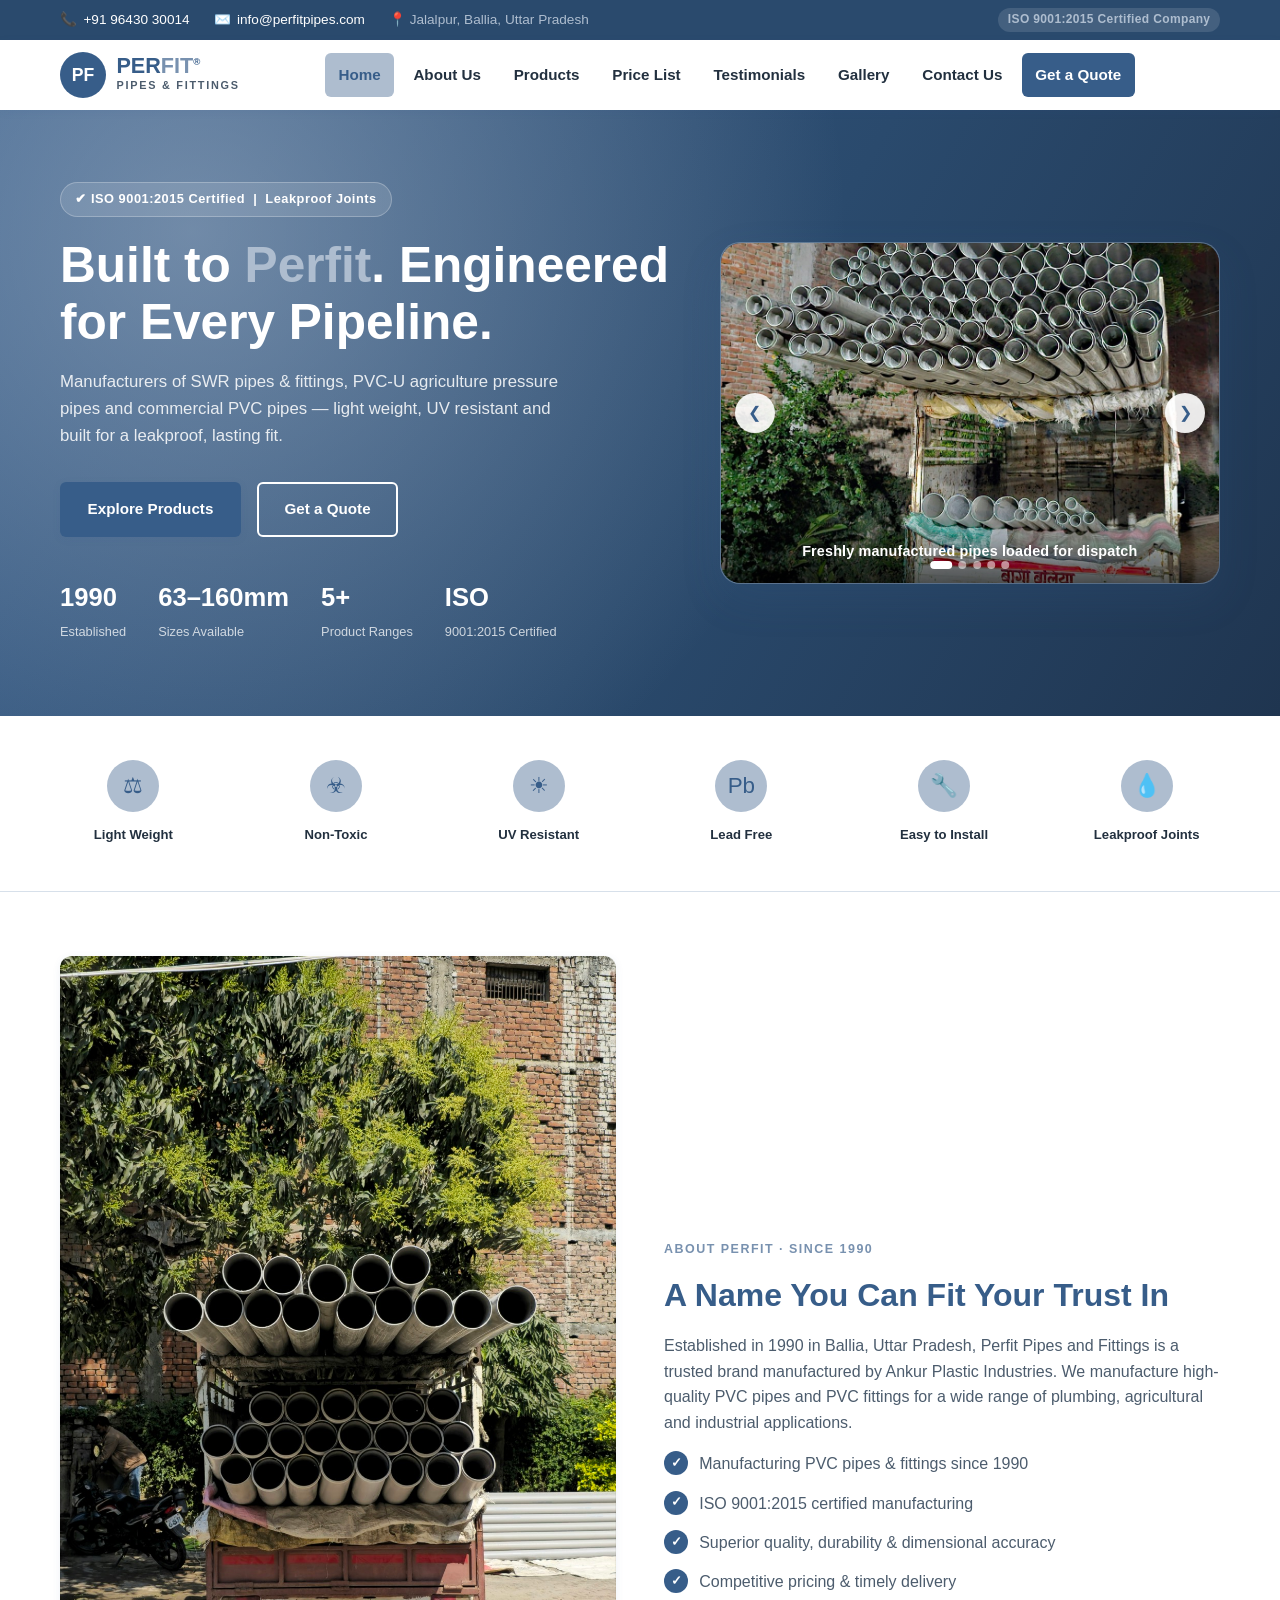
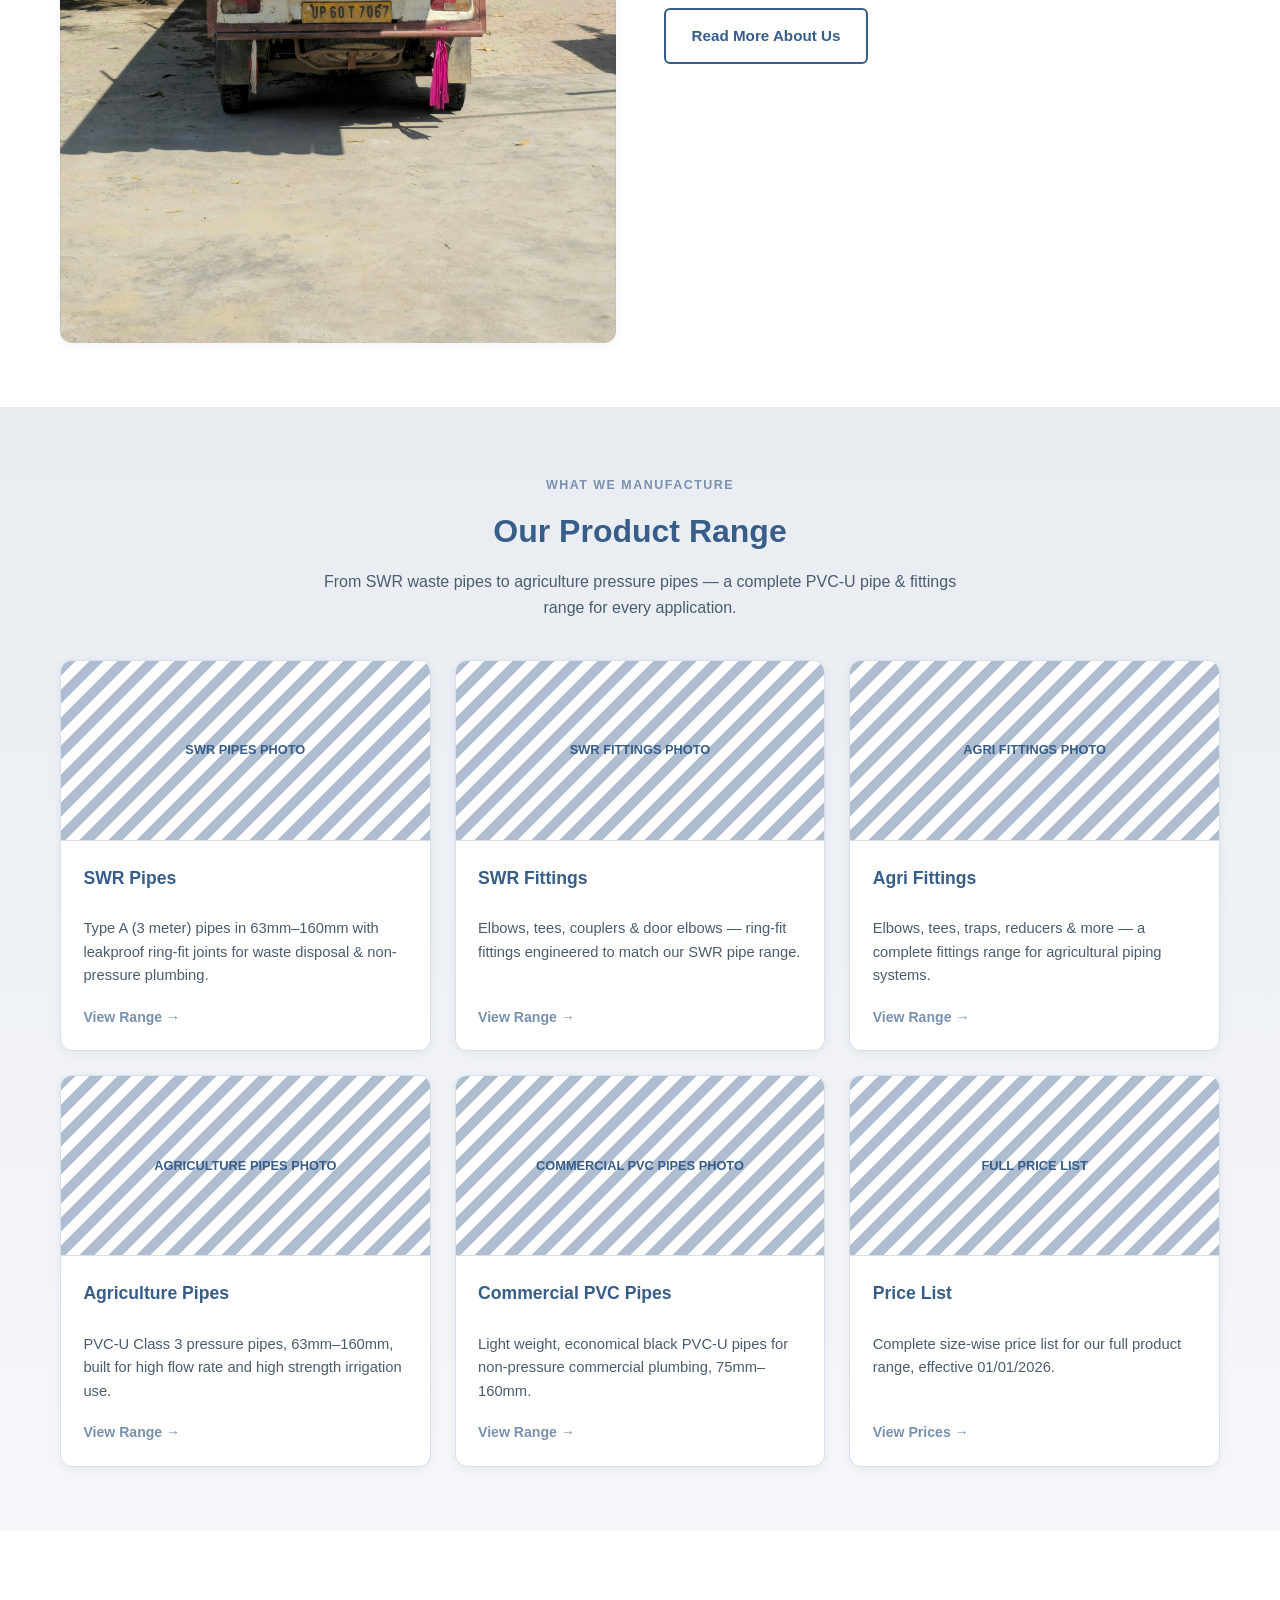
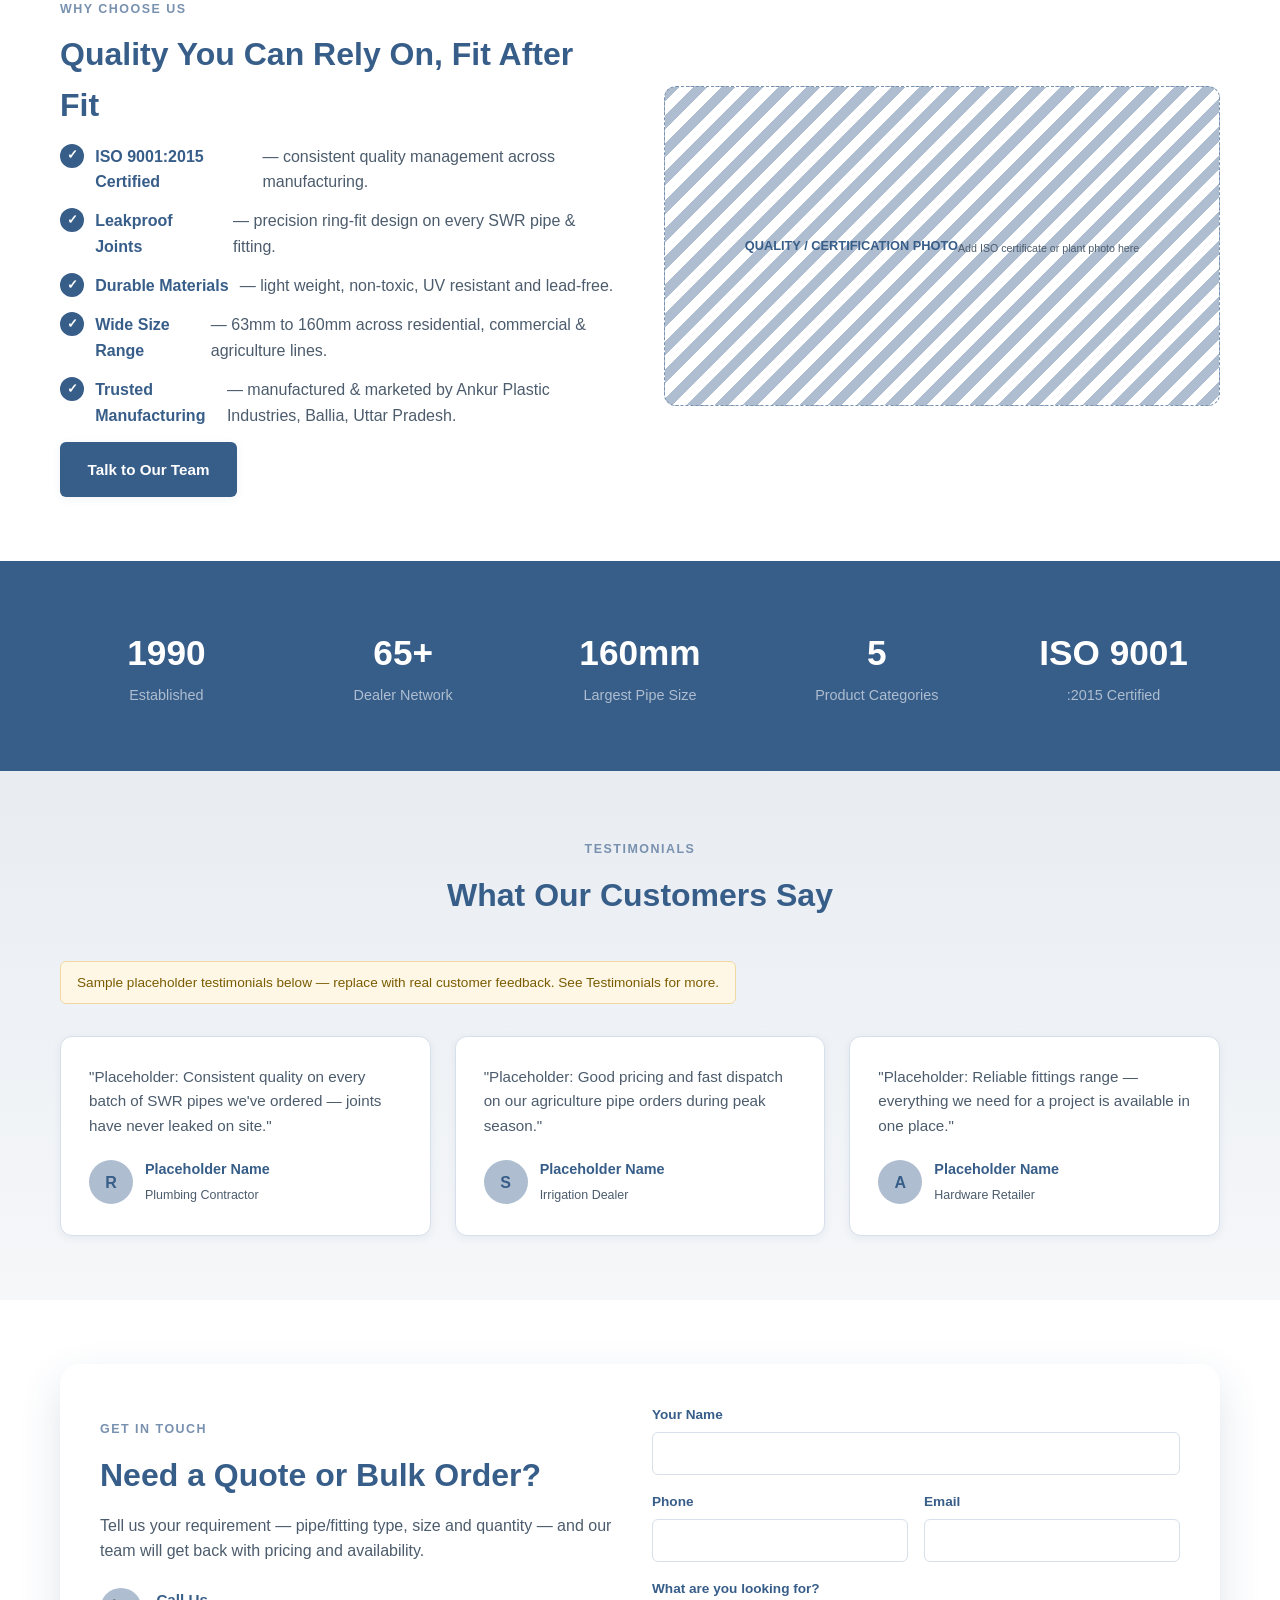
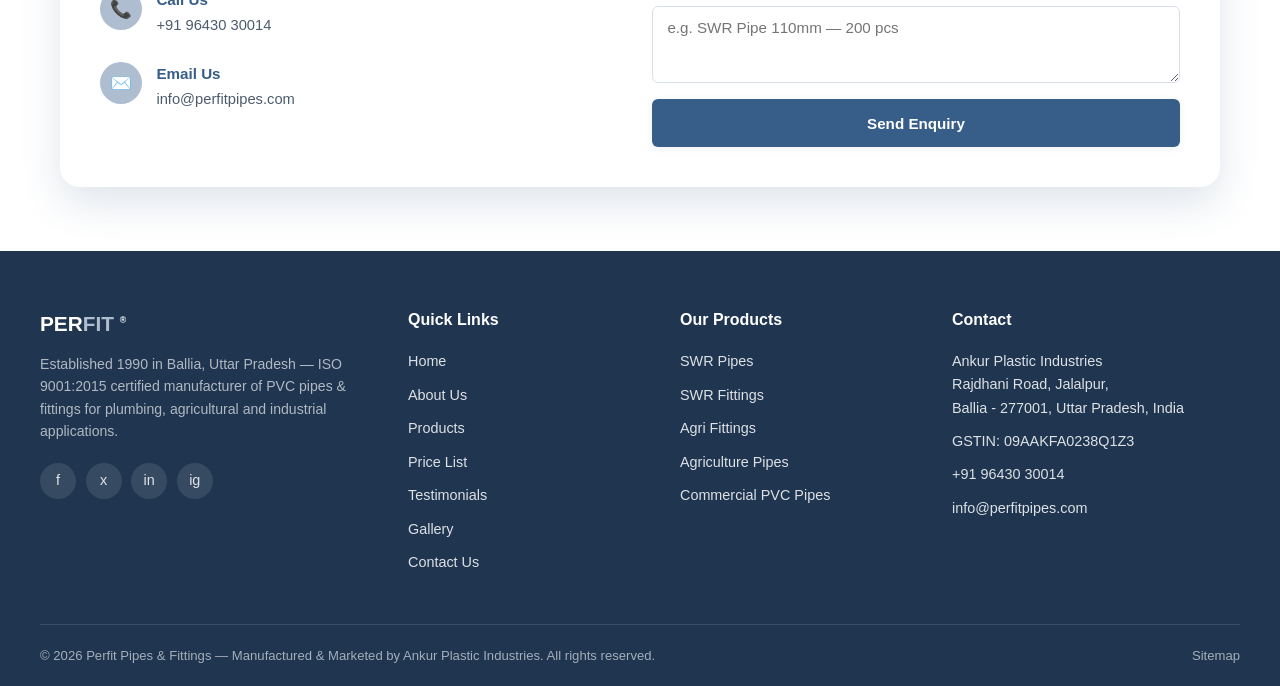
==== index.html @ 8f044f52 "website 101" ====
<!DOCTYPE html>
<html lang="en">
<head>
<meta charset="UTF-8">
<meta name="viewport" content="width=device-width, initial-scale=1.0">
<title>Perfit Pipes &amp; Fittings | ISO Certified SWR &amp; PVC-U Pipe Manufacturer</title>
<meta name="description" content="Perfit Pipes & Fittings — ISO 9001:2015 certified manufacturer of SWR pipes, SWR fittings, agriculture PVC-U pressure pipes and commercial PVC pipes. Manufactured & marketed by Ankur Plastic Industries, Ballia, Uttar Pradesh.">
<link rel="stylesheet" href="css/style.css">
</head>
<body>

<header>
  <div class="topbar">
    <div class="container">
      <div class="topbar-contacts">
        <span>📞 <a href="tel:+919643030014">+91 96430 30014</a></span>
        <span>✉️ <a href="mailto:info@perfitpipes.com">info@perfitpipes.com</a></span>
        <span>📍 Jalalpur, Ballia, Uttar Pradesh</span>
      </div>
      <div class="topbar-badge">ISO 9001:2015 Certified Company</div>
    </div>
  </div>
  <div class="site-header">
    <div class="container">
      <a href="index.html" class="brand">
        <div class="brand-mark">PF</div>
        <div>
          <div class="brand-word">PER<span>FIT</span><sup style="font-size:0.6rem;">&reg;</sup></div>
          <div class="brand-tagline">Pipes &amp; Fittings</div>
        </div>
      </a>
      <button class="nav-toggle" aria-label="Toggle navigation" aria-expanded="false">
        <span></span><span></span><span></span>
      </button>
      <nav class="main-nav">
        <ul>
          <li><a href="index.html">Home</a></li>
          <li><a href="about.html">About Us</a></li>
          <li class="has-dropdown">
            <a href="products.html">Products</a>
            <div class="dropdown">
              <a href="product-swr-pipes.html">SWR Pipes</a>
              <a href="product-swr-fittings.html">SWR Fittings</a>
              <a href="product-agri-fittings.html">Agri Fittings</a>
              <a href="product-agriculture-pipes.html">Agriculture Pipes</a>
              <a href="product-commercial-pvc-pipes.html">Commercial PVC Pipes</a>
            </div>
          </li>
          <li><a href="price-list.html">Price List</a></li>
          <li><a href="testimonials.html">Testimonials</a></li>
          <li><a href="gallery.html">Gallery</a></li>
          <li><a href="contact.html">Contact Us</a></li>
          <li class="cta-link"><a href="contact.html">Get a Quote</a></li>
        </ul>
      </nav>
      <div class="nav-scrim"></div>
    </div>
  </div>
</header>

<main>

  <!-- HERO -->
  <section class="hero">
    <div class="container">
      <div>
        <div class="hero-badge">✔ ISO 9001:2015 Certified &nbsp;|&nbsp; Leakproof Joints</div>
        <h1>Built to <em>Perfit</em>. Engineered for Every Pipeline.</h1>
        <p class="lead">Manufacturers of SWR pipes &amp; fittings, PVC-U agriculture pressure pipes and commercial PVC pipes — light weight, UV resistant and built for a leakproof, lasting fit.</p>
        <div class="hero-actions">
          <a href="products.html" class="btn btn-primary">Explore Products</a>
          <a href="contact.html" class="btn btn-outline">Get a Quote</a>
        </div>
        <div class="hero-stats">
          <div><strong>1990</strong><span>Established</span></div>
          <div><strong>63–160mm</strong><span>Sizes Available</span></div>
          <div><strong>5+</strong><span>Product Ranges</span></div>
          <div><strong>ISO</strong><span>9001:2015 Certified</span></div>
        </div>
      </div>
      <div class="hero-visual" style="padding:0;">
        <div class="carousel hero-carousel" data-carousel data-autoplay="4500">
          <div class="carousel-track">
            <div class="carousel-slide">
              <img src="images/gallery/perfit-pipes-01.jpg" alt="Perfit pipes loaded for dispatch">
              <div class="carousel-caption">Freshly manufactured pipes loaded for dispatch</div>
            </div>
            <div class="carousel-slide">
              <img src="images/gallery/perfit-pipes-05.jpg" alt="Loading Perfit pipes onto a delivery truck">
              <div class="carousel-caption">Our team loading pipes for delivery</div>
            </div>
            <div class="carousel-slide">
              <img src="images/gallery/perfit-pipes-10.jpg" alt="Perfit pipes neatly stacked on a truck">
              <div class="carousel-caption">Neatly stacked pipes, ready to roll out</div>
            </div>
            <div class="carousel-slide">
              <img src="images/gallery/perfit-pipes-07.jpg" alt="Close-up of finished Perfit PVC pipes">
              <div class="carousel-caption">Precision-finished PVC pipes</div>
            </div>
            <div class="carousel-slide">
              <img src="images/gallery/perfit-pipes-08.jpg" alt="Perfit pipes loaded on a truck outside the factory">
              <div class="carousel-caption">Every batch dispatched to spec</div>
            </div>
          </div>
          <button class="carousel-btn prev" aria-label="Previous photo">&#10094;</button>
          <button class="carousel-btn next" aria-label="Next photo">&#10095;</button>
          <div class="carousel-dots"></div>
        </div>
      </div>
    </div>
  </section>

  <!-- FEATURE STRIP -->
  <section class="feature-strip">
    <div class="container feature-grid">
      <div class="feature-item"><div class="feature-icon">⚖</div><span>Light Weight</span></div>
      <div class="feature-item"><div class="feature-icon">☣</div><span>Non-Toxic</span></div>
      <div class="feature-item"><div class="feature-icon">☀</div><span>UV Resistant</span></div>
      <div class="feature-item"><div class="feature-icon">Pb</div><span>Lead Free</span></div>
      <div class="feature-item"><div class="feature-icon">🔧</div><span>Easy to Install</span></div>
      <div class="feature-item"><div class="feature-icon">💧</div><span>Leakproof Joints</span></div>
    </div>
  </section>

  <!-- ABOUT SNIPPET -->
  <section class="section">
    <div class="container split">
      <div style="min-height:320px;border-radius:var(--radius-md);overflow:hidden;box-shadow:var(--shadow-sm);">
        <img src="images/gallery/perfit-pipes-10.jpg" alt="Perfit pipes neatly stacked, ready for delivery" style="width:100%;height:100%;object-fit:cover;display:block;">
      </div>
      <div>
        <div class="eyebrow">About Perfit &middot; Since 1990</div>
        <h2 class="section-title">A Name You Can Fit Your Trust In</h2>
        <p style="color:var(--color-text-soft);">Established in 1990 in Ballia, Uttar Pradesh, Perfit Pipes and Fittings is a trusted brand manufactured by Ankur Plastic Industries. We manufacture high-quality PVC pipes and PVC fittings for a wide range of plumbing, agricultural and industrial applications.</p>
        <ul class="check-list">
          <li>Manufacturing PVC pipes &amp; fittings since 1990</li>
          <li>ISO 9001:2015 certified manufacturing</li>
          <li>Superior quality, durability &amp; dimensional accuracy</li>
          <li>Competitive pricing &amp; timely delivery</li>
        </ul>
        <a href="about.html" class="btn btn-outline-dark">Read More About Us</a>
      </div>
    </div>
  </section>

  <!-- PRODUCT CATEGORIES -->
  <section class="section section-tint">
    <div class="container">
      <div class="section-head">
        <div class="eyebrow">What We Manufacture</div>
        <h2 class="section-title">Our Product Range</h2>
        <p class="section-lead" style="margin-left:auto;margin-right:auto;">From SWR waste pipes to agriculture pressure pipes — a complete PVC-U pipe &amp; fittings range for every application.</p>
      </div>
      <div class="grid grid-3">

        <a class="card product-card" href="product-swr-pipes.html">
          <div class="ph-img">SWR PIPES PHOTO</div>
          <div class="card-body">
            <h3>SWR Pipes</h3>
            <p>Type A (3 meter) pipes in 63mm–160mm with leakproof ring-fit joints for waste disposal &amp; non-pressure plumbing.</p>
            <span class="card-link">View Range &rarr;</span>
          </div>
        </a>

        <a class="card product-card" href="product-swr-fittings.html">
          <div class="ph-img">SWR FITTINGS PHOTO</div>
          <div class="card-body">
            <h3>SWR Fittings</h3>
            <p>Elbows, tees, couplers &amp; door elbows — ring-fit fittings engineered to match our SWR pipe range.</p>
            <span class="card-link">View Range &rarr;</span>
          </div>
        </a>

        <a class="card product-card" href="product-agri-fittings.html">
          <div class="ph-img">AGRI FITTINGS PHOTO</div>
          <div class="card-body">
            <h3>Agri Fittings</h3>
            <p>Elbows, tees, traps, reducers &amp; more — a complete fittings range for agricultural piping systems.</p>
            <span class="card-link">View Range &rarr;</span>
          </div>
        </a>

        <a class="card product-card" href="product-agriculture-pipes.html">
          <div class="ph-img">AGRICULTURE PIPES PHOTO</div>
          <div class="card-body">
            <h3>Agriculture Pipes</h3>
            <p>PVC-U Class 3 pressure pipes, 63mm–160mm, built for high flow rate and high strength irrigation use.</p>
            <span class="card-link">View Range &rarr;</span>
          </div>
        </a>

        <a class="card product-card" href="product-commercial-pvc-pipes.html">
          <div class="ph-img">COMMERCIAL PVC PIPES PHOTO</div>
          <div class="card-body">
            <h3>Commercial PVC Pipes</h3>
            <p>Light weight, economical black PVC-U pipes for non-pressure commercial plumbing, 75mm–160mm.</p>
            <span class="card-link">View Range &rarr;</span>
          </div>
        </a>

        <a class="card product-card" href="price-list.html">
          <div class="ph-img">FULL PRICE LIST</div>
          <div class="card-body">
            <h3>Price List</h3>
            <p>Complete size-wise price list for our full product range, effective 01/01/2026.</p>
            <span class="card-link">View Prices &rarr;</span>
          </div>
        </a>

      </div>
    </div>
  </section>

  <!-- WHY CHOOSE US -->
  <section class="section">
    <div class="container split">
      <div>
        <div class="eyebrow">Why Choose Us</div>
        <h2 class="section-title">Quality You Can Rely On, Fit After Fit</h2>
        <ul class="check-list">
          <li><strong style="color:var(--color-dark);">ISO 9001:2015 Certified</strong> — consistent quality management across manufacturing.</li>
          <li><strong style="color:var(--color-dark);">Leakproof Joints</strong> — precision ring-fit design on every SWR pipe &amp; fitting.</li>
          <li><strong style="color:var(--color-dark);">Durable Materials</strong> — light weight, non-toxic, UV resistant and lead-free.</li>
          <li><strong style="color:var(--color-dark);">Wide Size Range</strong> — 63mm to 160mm across residential, commercial &amp; agriculture lines.</li>
          <li><strong style="color:var(--color-dark);">Trusted Manufacturing</strong> — manufactured &amp; marketed by Ankur Plastic Industries, Ballia, Uttar Pradesh.</li>
        </ul>
        <a href="contact.html" class="btn btn-primary">Talk to Our Team</a>
      </div>
      <div class="ph-img" style="min-height:320px;">
        QUALITY / CERTIFICATION PHOTO<br><small>Add ISO certificate or plant photo here</small>
      </div>
    </div>
  </section>

  <!-- STATS -->
  <section class="section section-dark">
    <div class="container grid grid-5 stats-grid">
      <div><strong>1990</strong><span>Established</span></div>
      <div><strong>65+</strong><span>Dealer Network</span></div>
      <div><strong>160mm</strong><span>Largest Pipe Size</span></div>
      <div><strong>5</strong><span>Product Categories</span></div>
      <div><strong>ISO 9001</strong><span>:2015 Certified</span></div>
    </div>
  </section>

  <!-- TESTIMONIALS PREVIEW -->
  <section class="section section-tint">
    <div class="container">
      <div class="section-head">
        <div class="eyebrow">Testimonials</div>
        <h2 class="section-title">What Our Customers Say</h2>
      </div>
      <p class="placeholder-note">Sample placeholder testimonials below — replace with real customer feedback. See <a href="testimonials.html">Testimonials</a> for more.</p>
      <div class="grid grid-3">
        <div class="testimonial-card">
          <p class="testimonial-quote">"Placeholder: Consistent quality on every batch of SWR pipes we've ordered — joints have never leaked on site."</p>
          <div class="testimonial-person">
            <div class="testimonial-avatar">R</div>
            <div><strong>Placeholder Name</strong><span>Plumbing Contractor</span></div>
          </div>
        </div>
        <div class="testimonial-card">
          <p class="testimonial-quote">"Placeholder: Good pricing and fast dispatch on our agriculture pipe orders during peak season."</p>
          <div class="testimonial-person">
            <div class="testimonial-avatar">S</div>
            <div><strong>Placeholder Name</strong><span>Irrigation Dealer</span></div>
          </div>
        </div>
        <div class="testimonial-card">
          <p class="testimonial-quote">"Placeholder: Reliable fittings range — everything we need for a project is available in one place."</p>
          <div class="testimonial-person">
            <div class="testimonial-avatar">A</div>
            <div><strong>Placeholder Name</strong><span>Hardware Retailer</span></div>
          </div>
        </div>
      </div>
    </div>
  </section>

  <!-- ENQUIRY CTA -->
  <section class="section">
    <div class="container">
      <div class="enquiry-box grid grid-2" style="align-items:center;">
        <div>
          <div class="eyebrow">Get In Touch</div>
          <h2 class="section-title mt-0">Need a Quote or Bulk Order?</h2>
          <p style="color:var(--color-text-soft);">Tell us your requirement — pipe/fitting type, size and quantity — and our team will get back with pricing and availability.</p>
          <ul class="contact-info-list" style="margin-top:1.5rem;">
            <li><div class="contact-icon">📞</div><div><strong>Call Us</strong><a href="tel:+919643030014">+91 96430 30014</a></div></li>
            <li><div class="contact-icon">✉️</div><div><strong>Email Us</strong><a href="mailto:info@perfitpipes.com">info@perfitpipes.com</a></div></li>
          </ul>
        </div>
        <form data-enquiry-form>
          <div class="form-field">
            <label for="h-name">Your Name</label>
            <input type="text" id="h-name" name="name" required>
          </div>
          <div class="form-grid">
            <div class="form-field">
              <label for="h-phone">Phone</label>
              <input type="tel" id="h-phone" name="phone" required>
            </div>
            <div class="form-field">
              <label for="h-email">Email</label>
              <input type="email" id="h-email" name="email">
            </div>
          </div>
          <div class="form-field">
            <label for="h-req">What are you looking for?</label>
            <textarea id="h-req" name="requirement" rows="3" placeholder="e.g. SWR Pipe 110mm — 200 pcs"></textarea>
          </div>
          <button type="submit" class="btn btn-primary btn-block">Send Enquiry</button>
          <p class="form-status" style="display:none;font-size:0.85rem;color:var(--color-dark);margin-top:0.75rem;"></p>
        </form>
      </div>
    </div>
  </section>

</main>

<footer class="site-footer">
  <div class="container footer-top">
    <div class="footer-grid">
      <div>
        <div class="footer-brand-word">PER<span>FIT</span> <sup style="font-size:0.55rem;">&reg;</sup></div>
        <p class="footer-desc">Established 1990 in Ballia, Uttar Pradesh — ISO 9001:2015 certified manufacturer of PVC pipes &amp; fittings for plumbing, agricultural and industrial applications.</p>
        <div class="social-row">
          <a href="#" aria-label="Facebook">f</a>
          <a href="#" aria-label="Twitter">x</a>
          <a href="#" aria-label="LinkedIn">in</a>
          <a href="#" aria-label="Instagram">ig</a>
        </div>
      </div>
      <div>
        <h4>Quick Links</h4>
        <ul>
          <li><a href="index.html">Home</a></li>
          <li><a href="about.html">About Us</a></li>
          <li><a href="products.html">Products</a></li>
          <li><a href="price-list.html">Price List</a></li>
          <li><a href="testimonials.html">Testimonials</a></li>
          <li><a href="gallery.html">Gallery</a></li>
          <li><a href="contact.html">Contact Us</a></li>
        </ul>
      </div>
      <div>
        <h4>Our Products</h4>
        <ul>
          <li><a href="product-swr-pipes.html">SWR Pipes</a></li>
          <li><a href="product-swr-fittings.html">SWR Fittings</a></li>
          <li><a href="product-agri-fittings.html">Agri Fittings</a></li>
          <li><a href="product-agriculture-pipes.html">Agriculture Pipes</a></li>
          <li><a href="product-commercial-pvc-pipes.html">Commercial PVC Pipes</a></li>
        </ul>
      </div>
      <div>
        <h4>Contact</h4>
        <ul>
          <li>Ankur Plastic Industries<br>Rajdhani Road, Jalalpur,<br>Ballia - 277001, Uttar Pradesh, India</li>
          <li>GSTIN: 09AAKFA0238Q1Z3</li>
          <li><a href="tel:+919643030014">+91 96430 30014</a></li>
          <li><a href="mailto:info@perfitpipes.com">info@perfitpipes.com</a></li>
        </ul>
      </div>
    </div>
  </div>
  <div class="container footer-bottom">
    <span>&copy; <span id="year"></span> Perfit Pipes &amp; Fittings — Manufactured &amp; Marketed by Ankur Plastic Industries. All rights reserved.</span>
    <span><a href="sitemap.html">Sitemap</a></span>
  </div>
</footer>

<script src="js/main.js"></script>
</body>
</html>
---- css/style.css ----
/* =========================================================
   PERFIT PIPES & FITTINGS — Static Site Stylesheet
   Palette: https://coolors.co/aebdcf-ffffff-ffffff-7891af-375d89
   ========================================================= */

:root {
  --color-light: #aebdcf;   /* tint / section backgrounds */
  --color-white: #ffffff;
  --color-mid: #7891af;     /* accents, hover states */
  --color-dark: #375d89;    /* primary brand blue */
  --color-dark-2: #2a4a6d;  /* darker shade of primary, for hover/depth */
  --color-text: #22303f;    /* body copy */
  --color-text-soft: #4c5c6d;
  --color-border: #d7e0ea;

  --radius-sm: 6px;
  --radius-md: 12px;
  --radius-lg: 20px;

  --shadow-sm: 0 2px 8px rgba(55, 93, 137, 0.08);
  --shadow-md: 0 8px 24px rgba(55, 93, 137, 0.12);
  --shadow-lg: 0 16px 40px rgba(55, 93, 137, 0.16);

  --container-w: 1200px;
  --gap: 1.5rem;

  --font-base: -apple-system, BlinkMacSystemFont, "Segoe UI", Roboto, Helvetica, Arial, sans-serif;
}

/* ---------- Reset ---------- */
* , *::before, *::after { box-sizing: border-box; }
html { scroll-behavior: smooth; }
body {
  margin: 0;
  font-family: var(--font-base);
  color: var(--color-text);
  background: var(--color-white);
  line-height: 1.6;
  -webkit-font-smoothing: antialiased;
}
img { max-width: 100%; display: block; }
a { color: inherit; text-decoration: none; }
ul { list-style: none; margin: 0; padding: 0; }
h1, h2, h3, h4, p { margin: 0 0 1rem; }
button { font-family: inherit; cursor: pointer; }
table { border-collapse: collapse; width: 100%; }

.container {
  max-width: var(--container-w);
  margin: 0 auto;
  padding: 0 1.25rem;
}

.section { padding: 4rem 0; }
.section-tint { background: linear-gradient(180deg, rgba(174,189,207,0.28), rgba(174,189,207,0.12)); }
.section-dark { background: var(--color-dark); color: var(--color-white); }

.eyebrow {
  display: inline-block;
  text-transform: uppercase;
  letter-spacing: 0.12em;
  font-size: 0.78rem;
  font-weight: 700;
  color: var(--color-mid);
  margin-bottom: 0.6rem;
}
.section-dark .eyebrow { color: var(--color-light); }

.section-title {
  font-size: clamp(1.6rem, 2.5vw, 2.25rem);
  font-weight: 800;
  color: var(--color-dark);
  margin-bottom: 0.75rem;
}
.section-dark .section-title { color: var(--color-white); }

.section-lead {
  color: var(--color-text-soft);
  max-width: 640px;
  margin-bottom: 2.5rem;
}
.section-dark .section-lead { color: var(--color-light); }

.section-head { text-align: center; margin-bottom: 2.5rem; }
.section-head .section-lead { margin-left: auto; margin-right: auto; }

/* ---------- Buttons ---------- */
.btn {
  display: inline-flex;
  align-items: center;
  gap: 0.5rem;
  padding: 0.85rem 1.6rem;
  border-radius: var(--radius-sm);
  font-weight: 700;
  font-size: 0.95rem;
  border: 2px solid transparent;
  transition: transform 0.15s ease, box-shadow 0.15s ease, background 0.15s ease, color 0.15s ease;
  white-space: nowrap;
}
.btn-primary {
  background: var(--color-dark);
  color: var(--color-white);
  box-shadow: var(--shadow-sm);
}
.btn-primary:hover { background: var(--color-dark-2); transform: translateY(-2px); box-shadow: var(--shadow-md); }
.btn-outline {
  background: transparent;
  border-color: var(--color-white);
  color: var(--color-white);
}
.btn-outline:hover { background: var(--color-white); color: var(--color-dark); }
.btn-outline-dark {
  background: transparent;
  border-color: var(--color-dark);
  color: var(--color-dark);
}
.btn-outline-dark:hover { background: var(--color-dark); color: var(--color-white); }
.btn-block { width: 100%; justify-content: center; }

/* ---------- Topbar ---------- */
.topbar {
  background: var(--color-dark-2);
  color: var(--color-light);
  font-size: 0.85rem;
}
.topbar .container {
  display: flex;
  align-items: center;
  justify-content: space-between;
  padding-top: 0.5rem;
  padding-bottom: 0.5rem;
  flex-wrap: wrap;
  gap: 0.4rem;
}
.topbar a { color: var(--color-white); }
.topbar-contacts { display: flex; gap: 1.5rem; flex-wrap: wrap; }
.topbar-contacts span { display: inline-flex; align-items: center; gap: 0.4rem; }
.topbar-badge {
  background: rgba(255,255,255,0.12);
  padding: 0.15rem 0.6rem;
  border-radius: 999px;
  font-weight: 600;
  font-size: 0.75rem;
  letter-spacing: 0.03em;
}

/* ---------- Header / Nav ---------- */
.site-header {
  position: sticky;
  top: 0;
  z-index: 100;
  background: var(--color-white);
  box-shadow: var(--shadow-sm);
}
.site-header .container {
  display: flex;
  align-items: center;
  justify-content: space-between;
  padding-top: 0.75rem;
  padding-bottom: 0.75rem;
  gap: 1rem;
}

.brand { display: flex; align-items: center; gap: 0.65rem; }
.brand-mark {
  width: 46px;
  height: 46px;
  border-radius: 50%;
  background: var(--color-dark);
  color: var(--color-white);
  display: flex;
  align-items: center;
  justify-content: center;
  font-weight: 800;
  font-size: 1.1rem;
  flex-shrink: 0;
}
.brand-word {
  font-size: 1.35rem;
  font-weight: 800;
  color: var(--color-dark);
  line-height: 1;
}
.brand-word span { color: var(--color-mid); }
.brand-tagline {
  font-size: 0.68rem;
  letter-spacing: 0.16em;
  text-transform: uppercase;
  color: var(--color-text-soft);
  font-weight: 700;
}

.nav-toggle {
  display: none;
  background: none;
  border: none;
  padding: 0.4rem;
}
.nav-toggle span {
  display: block;
  width: 26px;
  height: 3px;
  background: var(--color-dark);
  margin: 5px 0;
  border-radius: 2px;
}

.main-nav ul { display: flex; align-items: center; gap: 0.35rem; }
.main-nav a {
  display: block;
  padding: 0.6rem 0.85rem;
  font-weight: 600;
  font-size: 0.95rem;
  color: var(--color-text);
  border-radius: var(--radius-sm);
  transition: background 0.15s ease, color 0.15s ease;
}
.main-nav a:hover, .main-nav a.active { background: var(--color-light); color: var(--color-dark); }
.main-nav .cta-link a { background: var(--color-dark); color: var(--color-white); }
.main-nav .cta-link a:hover { background: var(--color-dark-2); }

.has-dropdown { position: relative; }
.dropdown {
  position: absolute;
  top: 100%;
  left: 0;
  min-width: 240px;
  background: var(--color-white);
  border-radius: var(--radius-md);
  box-shadow: var(--shadow-lg);
  padding: 0.5rem;
  opacity: 0;
  visibility: hidden;
  transform: translateY(8px);
  transition: all 0.15s ease;
}
.has-dropdown:hover .dropdown,
.has-dropdown:focus-within .dropdown {
  opacity: 1;
  visibility: visible;
  transform: translateY(0);
}
.dropdown a { padding: 0.55rem 0.75rem; border-radius: var(--radius-sm); font-size: 0.9rem; }
.dropdown a:hover { background: var(--color-light); }

/* ---------- Hero ---------- */
.hero {
  background: radial-gradient(circle at 15% 20%, rgba(174,189,207,0.5), transparent 55%),
              linear-gradient(120deg, var(--color-dark) 0%, var(--color-dark-2) 55%, #1f3550 100%);
  color: var(--color-white);
  position: relative;
  overflow: hidden;
}
.hero .container {
  display: grid;
  grid-template-columns: 1.1fr 0.9fr;
  gap: 3rem;
  align-items: center;
  padding-top: 4.5rem;
  padding-bottom: 4.5rem;
  position: relative;
  z-index: 1;
}
.hero-badge {
  display: inline-flex;
  align-items: center;
  gap: 0.5rem;
  background: rgba(255,255,255,0.12);
  border: 1px solid rgba(255,255,255,0.25);
  padding: 0.4rem 0.9rem;
  border-radius: 999px;
  font-size: 0.8rem;
  font-weight: 700;
  letter-spacing: 0.04em;
  margin-bottom: 1.25rem;
}
.hero h1 {
  font-size: clamp(2rem, 4vw, 3.1rem);
  font-weight: 800;
  line-height: 1.15;
  margin-bottom: 1.1rem;
}
.hero h1 em { color: var(--color-light); font-style: normal; }
.hero p.lead {
  font-size: 1.05rem;
  color: rgba(255,255,255,0.86);
  max-width: 520px;
  margin-bottom: 2rem;
}
.hero-actions { display: flex; gap: 1rem; flex-wrap: wrap; margin-bottom: 2.5rem; }
.hero-stats { display: flex; gap: 2rem; flex-wrap: wrap; }
.hero-stats div strong { display: block; font-size: 1.6rem; font-weight: 800; }
.hero-stats div span { font-size: 0.8rem; color: rgba(255,255,255,0.75); }

.hero-visual {
  background: rgba(255,255,255,0.08);
  border: 1px solid rgba(255,255,255,0.2);
  border-radius: var(--radius-lg);
  min-height: 340px;
  display: flex;
  align-items: center;
  justify-content: center;
  text-align: center;
  padding: 2rem;
}

/* ---------- Placeholder image blocks (swap for real photos) ---------- */
.ph-img {
  background: repeating-linear-gradient(135deg, var(--color-light), var(--color-light) 10px, #ffffff 10px, #ffffff 20px);
  border: 1px dashed var(--color-mid);
  border-radius: var(--radius-md);
  display: flex;
  align-items: center;
  justify-content: center;
  color: var(--color-dark);
  font-size: 0.8rem;
  font-weight: 700;
  text-align: center;
  padding: 1rem;
  min-height: 160px;
}
.ph-img small { display: block; font-weight: 500; color: var(--color-text-soft); margin-top: 0.3rem; }

/* ---------- Feature strip ---------- */
.feature-strip {
  background: var(--color-white);
  border-bottom: 1px solid var(--color-border);
}
.feature-grid {
  display: grid;
  grid-template-columns: repeat(6, 1fr);
  gap: 1rem;
  padding: 2rem 0;
}
.feature-item {
  text-align: center;
  padding: 0.75rem;
}
.feature-icon {
  width: 52px;
  height: 52px;
  margin: 0 auto 0.6rem;
  border-radius: 50%;
  background: var(--color-light);
  color: var(--color-dark);
  display: flex;
  align-items: center;
  justify-content: center;
  font-size: 1.4rem;
}
.feature-item span { font-size: 0.82rem; font-weight: 700; color: var(--color-text); }

/* ---------- Cards / Grid ---------- */
.grid { display: grid; gap: var(--gap); }
.grid-2 { grid-template-columns: repeat(2, 1fr); }
.grid-3 { grid-template-columns: repeat(3, 1fr); }
.grid-4 { grid-template-columns: repeat(4, 1fr); }
.grid-5 { grid-template-columns: repeat(5, 1fr); }

.card {
  background: var(--color-white);
  border: 1px solid var(--color-border);
  border-radius: var(--radius-md);
  overflow: hidden;
  box-shadow: var(--shadow-sm);
  transition: transform 0.18s ease, box-shadow 0.18s ease;
  display: flex;
  flex-direction: column;
}
.card:hover { transform: translateY(-4px); box-shadow: var(--shadow-md); }
.card-body { padding: 1.4rem; display: flex; flex-direction: column; gap: 0.6rem; flex: 1; }
.card-body h3 { font-size: 1.1rem; color: var(--color-dark); }
.card-body p { color: var(--color-text-soft); font-size: 0.92rem; margin-bottom: 0.5rem; }
.card-link { font-weight: 700; color: var(--color-mid); font-size: 0.88rem; margin-top: auto; }
.card:hover .card-link { color: var(--color-dark); }

.product-card .ph-img { min-height: 180px; border-radius: 0; border: none; border-bottom: 1px solid var(--color-border); }

/* ---------- About snippet / split sections ---------- */
.split {
  display: grid;
  grid-template-columns: 1fr 1fr;
  gap: 3rem;
  align-items: center;
}
.check-list li {
  display: flex;
  gap: 0.7rem;
  align-items: flex-start;
  margin-bottom: 0.85rem;
  color: var(--color-text-soft);
}
.check-list li::before {
  content: "\2713";
  flex-shrink: 0;
  width: 24px;
  height: 24px;
  border-radius: 50%;
  background: var(--color-dark);
  color: var(--color-white);
  font-size: 0.8rem;
  font-weight: 800;
  display: flex;
  align-items: center;
  justify-content: center;
}

/* ---------- Stats ---------- */
.stats-grid { text-align: center; }
.stats-grid strong { display: block; font-size: 2.2rem; font-weight: 800; color: var(--color-dark); }
.section-dark .stats-grid strong { color: var(--color-white); }
.stats-grid span { color: var(--color-text-soft); font-size: 0.9rem; }
.section-dark .stats-grid span { color: var(--color-light); }

/* ---------- Testimonials ---------- */
.testimonial-card {
  background: var(--color-white);
  border: 1px solid var(--color-border);
  border-radius: var(--radius-md);
  padding: 1.75rem;
  box-shadow: var(--shadow-sm);
}
.testimonial-quote { font-size: 0.95rem; color: var(--color-text-soft); margin-bottom: 1.25rem; }
.testimonial-person { display: flex; align-items: center; gap: 0.75rem; }
.testimonial-avatar {
  width: 44px; height: 44px; border-radius: 50%;
  background: var(--color-light); color: var(--color-dark);
  display: flex; align-items: center; justify-content: center; font-weight: 800;
}
.testimonial-person strong { display: block; font-size: 0.9rem; color: var(--color-dark); }
.testimonial-person span { font-size: 0.78rem; color: var(--color-text-soft); }
.placeholder-note {
  display: inline-block;
  margin-bottom: 2rem;
  background: #fff7e6;
  border: 1px solid #f0d9a0;
  color: #7a5c00;
  padding: 0.6rem 1rem;
  border-radius: var(--radius-sm);
  font-size: 0.85rem;
}

/* ---------- Enquiry / Form ---------- */
.enquiry-box {
  background: var(--color-white);
  border-radius: var(--radius-lg);
  box-shadow: var(--shadow-lg);
  padding: 2.5rem;
}
.form-grid { display: grid; grid-template-columns: 1fr 1fr; gap: 1rem; }
.form-field { display: flex; flex-direction: column; gap: 0.4rem; margin-bottom: 1rem; }
.form-field.full { grid-column: 1 / -1; }
.form-field label { font-size: 0.85rem; font-weight: 700; color: var(--color-dark); }
.form-field input,
.form-field select,
.form-field textarea {
  border: 1.5px solid var(--color-border);
  border-radius: var(--radius-sm);
  padding: 0.75rem 0.9rem;
  font-family: inherit;
  font-size: 0.95rem;
  color: var(--color-text);
  background: var(--color-white);
}
.form-field input:focus,
.form-field select:focus,
.form-field textarea:focus {
  outline: none;
  border-color: var(--color-mid);
  box-shadow: 0 0 0 3px rgba(120,145,175,0.25);
}

/* ---------- Tables (spec / price lists) ---------- */
.table-wrap { overflow-x: auto; border-radius: var(--radius-md); border: 1px solid var(--color-border); margin-bottom: 2rem; }
.spec-table th, .spec-table td {
  padding: 0.75rem 1rem;
  text-align: left;
  border-bottom: 1px solid var(--color-border);
  font-size: 0.92rem;
  white-space: nowrap;
}
.spec-table thead th {
  background: var(--color-dark);
  color: var(--color-white);
  font-weight: 700;
  font-size: 0.8rem;
  text-transform: uppercase;
  letter-spacing: 0.04em;
}
.spec-table tbody tr:nth-child(even) { background: rgba(174,189,207,0.15); }
.spec-table tbody tr:hover { background: rgba(174,189,207,0.3); }
.table-title {
  font-weight: 800;
  color: var(--color-dark);
  font-size: 1.05rem;
  margin: 2rem 0 0.75rem;
}
.table-note { font-size: 0.82rem; color: var(--color-text-soft); margin-top: -1rem; margin-bottom: 1.5rem; }

/* ---------- Breadcrumb / page header ---------- */
.page-header {
  background: linear-gradient(120deg, var(--color-dark), var(--color-dark-2));
  color: var(--color-white);
  padding: 3rem 0;
  text-align: center;
}
.page-header h1 { font-size: clamp(1.6rem, 3vw, 2.4rem); font-weight: 800; margin-bottom: 0.5rem; }
.breadcrumb { font-size: 0.85rem; color: rgba(255,255,255,0.75); }
.breadcrumb a:hover { color: var(--color-white); text-decoration: underline; }

/* ---------- Gallery ---------- */
.gallery-grid { display: grid; grid-template-columns: repeat(4, 1fr); gap: 1rem; }
.gallery-grid .ph-img { min-height: 180px; aspect-ratio: 1 / 1; }
.gallery-grid .gallery-item { border-radius: var(--radius-md); overflow: hidden; box-shadow: var(--shadow-sm); aspect-ratio: 1 / 1; }
.gallery-grid .gallery-item img { width: 100%; height: 100%; object-fit: cover; display: block; transition: transform 0.3s ease; }
.gallery-grid .gallery-item:hover img { transform: scale(1.06); }

/* ---------- Carousel ---------- */
.carousel {
  position: relative;
  overflow: hidden;
  border-radius: var(--radius-lg);
  background: var(--color-dark-2);
  box-shadow: var(--shadow-lg);
}
.carousel-track {
  display: flex;
  height: 100%;
  transition: transform 0.5s ease;
}
.carousel-slide {
  flex: 0 0 100%;
  position: relative;
  height: 100%;
}
.carousel-slide img {
  width: 100%;
  height: 100%;
  object-fit: cover;
  display: block;
}
.carousel-caption {
  position: absolute;
  left: 0; right: 0; bottom: 0;
  padding: 2.5rem 1.5rem 1.25rem;
  background: linear-gradient(0deg, rgba(0,0,0,0.65), transparent);
  color: var(--color-white);
  font-size: 0.9rem;
  font-weight: 700;
  letter-spacing: 0.01em;
}
.carousel-btn {
  position: absolute;
  top: 50%;
  transform: translateY(-50%);
  width: 40px;
  height: 40px;
  border-radius: 50%;
  border: none;
  background: rgba(255,255,255,0.9);
  color: var(--color-dark);
  font-size: 1rem;
  line-height: 1;
  display: flex;
  align-items: center;
  justify-content: center;
  box-shadow: var(--shadow-sm);
  z-index: 2;
}
.carousel-btn:hover { background: var(--color-white); }
.carousel-btn.prev { left: 14px; }
.carousel-btn.next { right: 14px; }
.carousel-dots {
  position: absolute;
  bottom: 14px;
  left: 50%;
  transform: translateX(-50%);
  display: flex;
  gap: 0.4rem;
  z-index: 2;
}
.carousel-dots button {
  width: 8px;
  height: 8px;
  padding: 0;
  border: none;
  border-radius: 999px;
  background: rgba(255,255,255,0.55);
}
.carousel-dots button.active { background: var(--color-white); width: 22px; }

.hero-carousel { width: 100%; height: 340px; }
.gallery-carousel { width: 100%; height: 480px; }

@media (max-width: 720px) {
  .hero-carousel { height: 260px; }
  .gallery-carousel { height: 320px; }
  .carousel-btn { width: 34px; height: 34px; }
}

/* ---------- Contact ---------- */
.contact-info-list li {
  display: flex;
  gap: 0.9rem;
  align-items: flex-start;
  margin-bottom: 1.5rem;
}
.contact-icon {
  width: 42px; height: 42px; border-radius: 50%;
  background: var(--color-light); color: var(--color-dark);
  display: flex; align-items: center; justify-content: center;
  flex-shrink: 0; font-size: 1.1rem;
}
.contact-info-list strong { display: block; color: var(--color-dark); font-size: 0.95rem; }
.contact-info-list span, .contact-info-list a { color: var(--color-text-soft); font-size: 0.92rem; }
.map-frame { border-radius: var(--radius-md); overflow: hidden; border: 1px solid var(--color-border); min-height: 320px; }
.map-frame iframe { width: 100%; height: 100%; min-height: 320px; border: 0; }

/* ---------- Sitemap ---------- */
.sitemap-list a {
  display: block;
  padding: 0.6rem 0;
  border-bottom: 1px solid var(--color-border);
  font-weight: 600;
  color: var(--color-dark);
}
.sitemap-list a:hover { color: var(--color-mid); }
.sitemap-col h3 { color: var(--color-dark); margin-bottom: 0.75rem; }

/* ---------- Footer ---------- */
.site-footer { background: #1f3550; color: rgba(255,255,255,0.85); }
.footer-top { padding: 3.5rem 0 2.5rem; }
.footer-grid { display: grid; grid-template-columns: 1.4fr 1fr 1fr 1.2fr; gap: 2rem; }
.footer-grid h4 { color: var(--color-white); font-size: 1rem; margin-bottom: 1.1rem; }
.footer-grid li { margin-bottom: 0.65rem; font-size: 0.9rem; }
.footer-grid a:hover { color: var(--color-white); text-decoration: underline; }
.footer-brand-word { font-size: 1.3rem; font-weight: 800; color: var(--color-white); margin-bottom: 0.75rem; }
.footer-brand-word span { color: var(--color-light); }
.footer-desc { font-size: 0.88rem; color: rgba(255,255,255,0.65); margin-bottom: 1.25rem; }
.social-row { display: flex; gap: 0.6rem; }
.social-row a {
  width: 36px; height: 36px; border-radius: 50%;
  background: rgba(255,255,255,0.1);
  display: flex; align-items: center; justify-content: center;
  font-size: 0.9rem;
}
.social-row a:hover { background: var(--color-mid); }
.footer-bottom {
  border-top: 1px solid rgba(255,255,255,0.12);
  padding: 1.25rem 0;
  font-size: 0.82rem;
  color: rgba(255,255,255,0.6);
  display: flex;
  justify-content: space-between;
  flex-wrap: wrap;
  gap: 0.5rem;
}
.footer-bottom a:hover { color: var(--color-white); }

/* ---------- Utilities ---------- */
.text-center { text-align: center; }
.mt-0 { margin-top: 0; }
.mb-0 { margin-bottom: 0; }

/* ---------- Responsive ---------- */
@media (max-width: 960px) {
  .hero .container { grid-template-columns: 1fr; }
  .hero-visual { min-height: 240px; }
  .grid-3, .grid-4, .grid-5 { grid-template-columns: repeat(2, 1fr); }
  .feature-grid { grid-template-columns: repeat(3, 1fr); }
  .footer-grid { grid-template-columns: 1fr 1fr; }
  .split { grid-template-columns: 1fr; }
  .gallery-grid { grid-template-columns: repeat(3, 1fr); }
}

@media (max-width: 720px) {
  .topbar-contacts { gap: 0.9rem; }
  .nav-toggle { display: block; }
  .main-nav {
    position: fixed;
    top: 0; right: 0;
    height: 100vh;
    width: min(300px, 82vw);
    background: var(--color-white);
    box-shadow: var(--shadow-lg);
    transform: translateX(100%);
    transition: transform 0.25s ease;
    overflow-y: auto;
    padding: 5rem 1.25rem 2rem;
    z-index: 200;
  }
  .main-nav.open { transform: translateX(0); }
  .main-nav ul { flex-direction: column; align-items: stretch; gap: 0.15rem; }
  .has-dropdown .dropdown {
    position: static;
    opacity: 1; visibility: visible; transform: none;
    box-shadow: none; display: none; padding-left: 0.5rem;
  }
  .has-dropdown.open .dropdown { display: block; }
  .nav-scrim {
    display: none;
    position: fixed; inset: 0; background: rgba(0,0,0,0.35); z-index: 150;
  }
  .nav-scrim.open { display: block; }

  .grid-2, .grid-3, .grid-4, .grid-5 { grid-template-columns: 1fr; }
  .feature-grid { grid-template-columns: repeat(2, 1fr); }
  .footer-grid { grid-template-columns: 1fr; }
  .form-grid { grid-template-columns: 1fr; }
  .gallery-grid { grid-template-columns: repeat(2, 1fr); }
  .footer-bottom { flex-direction: column; text-align: center; }
}
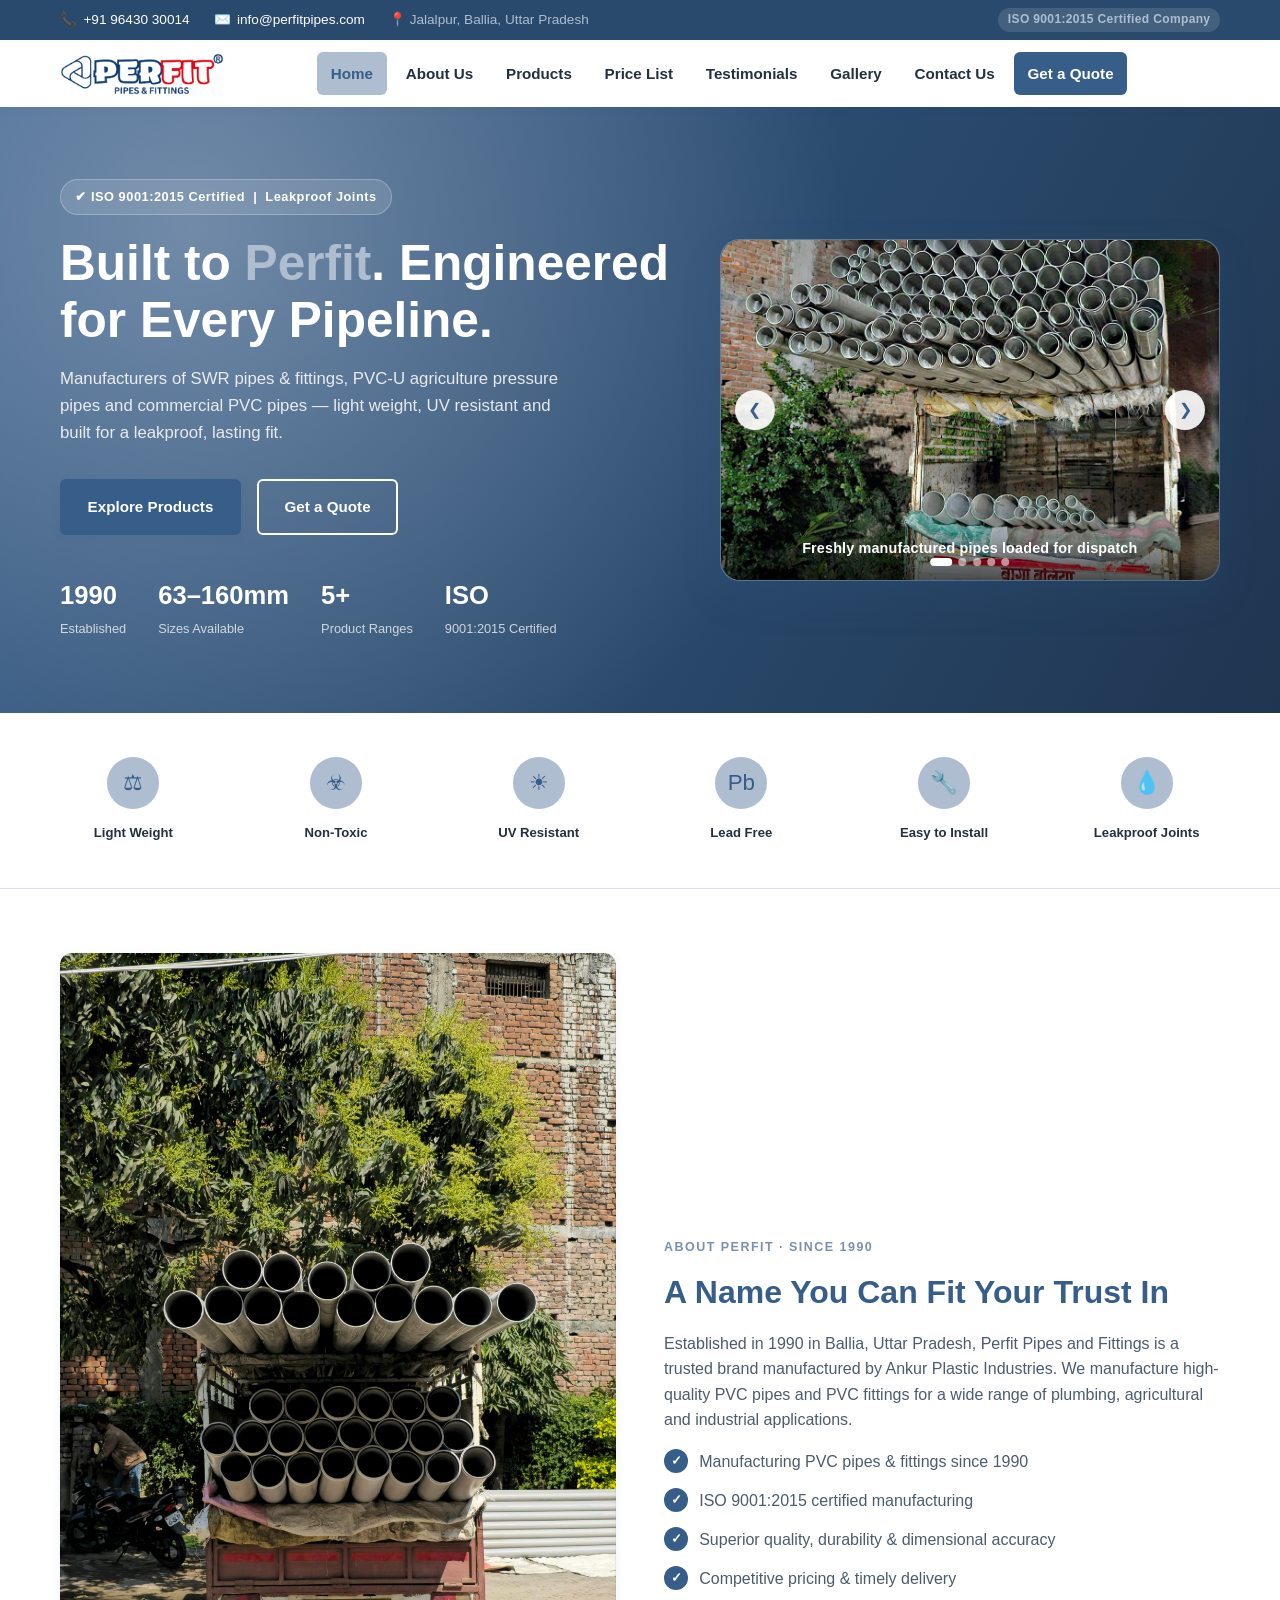
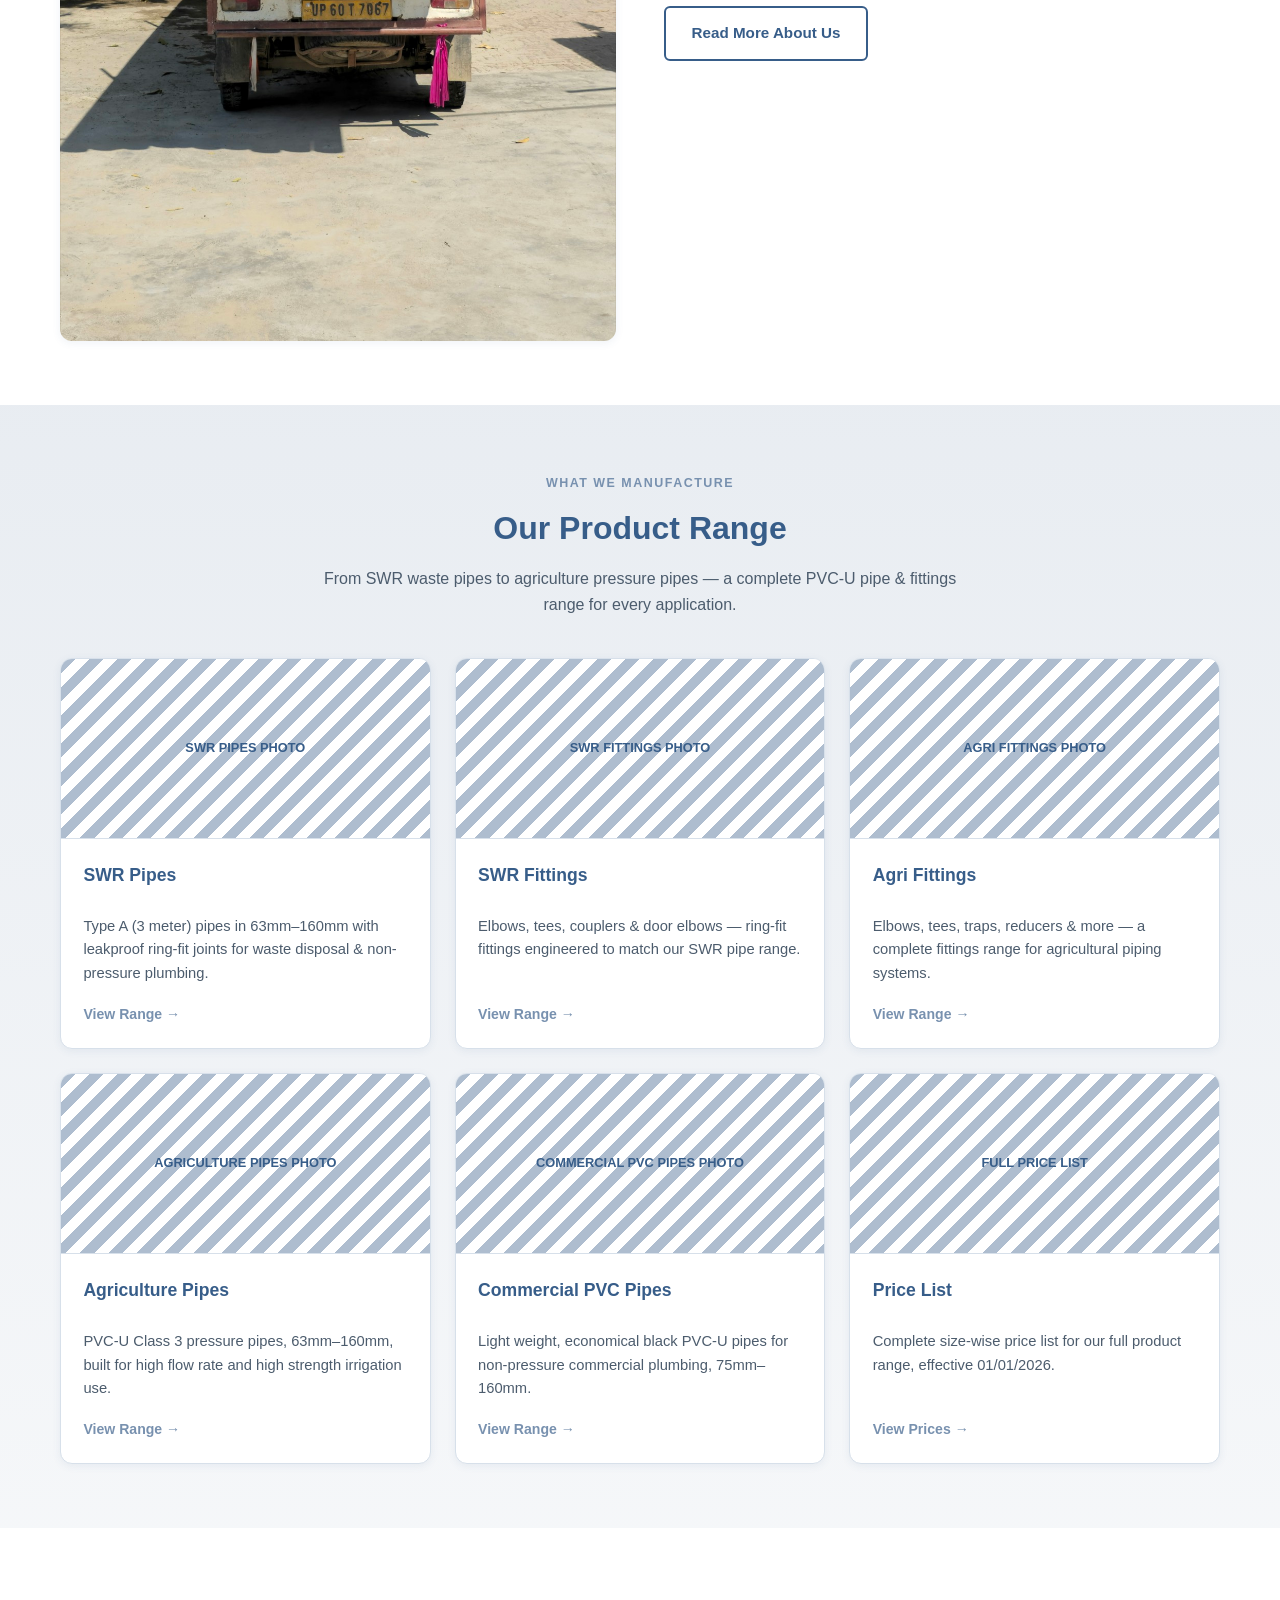
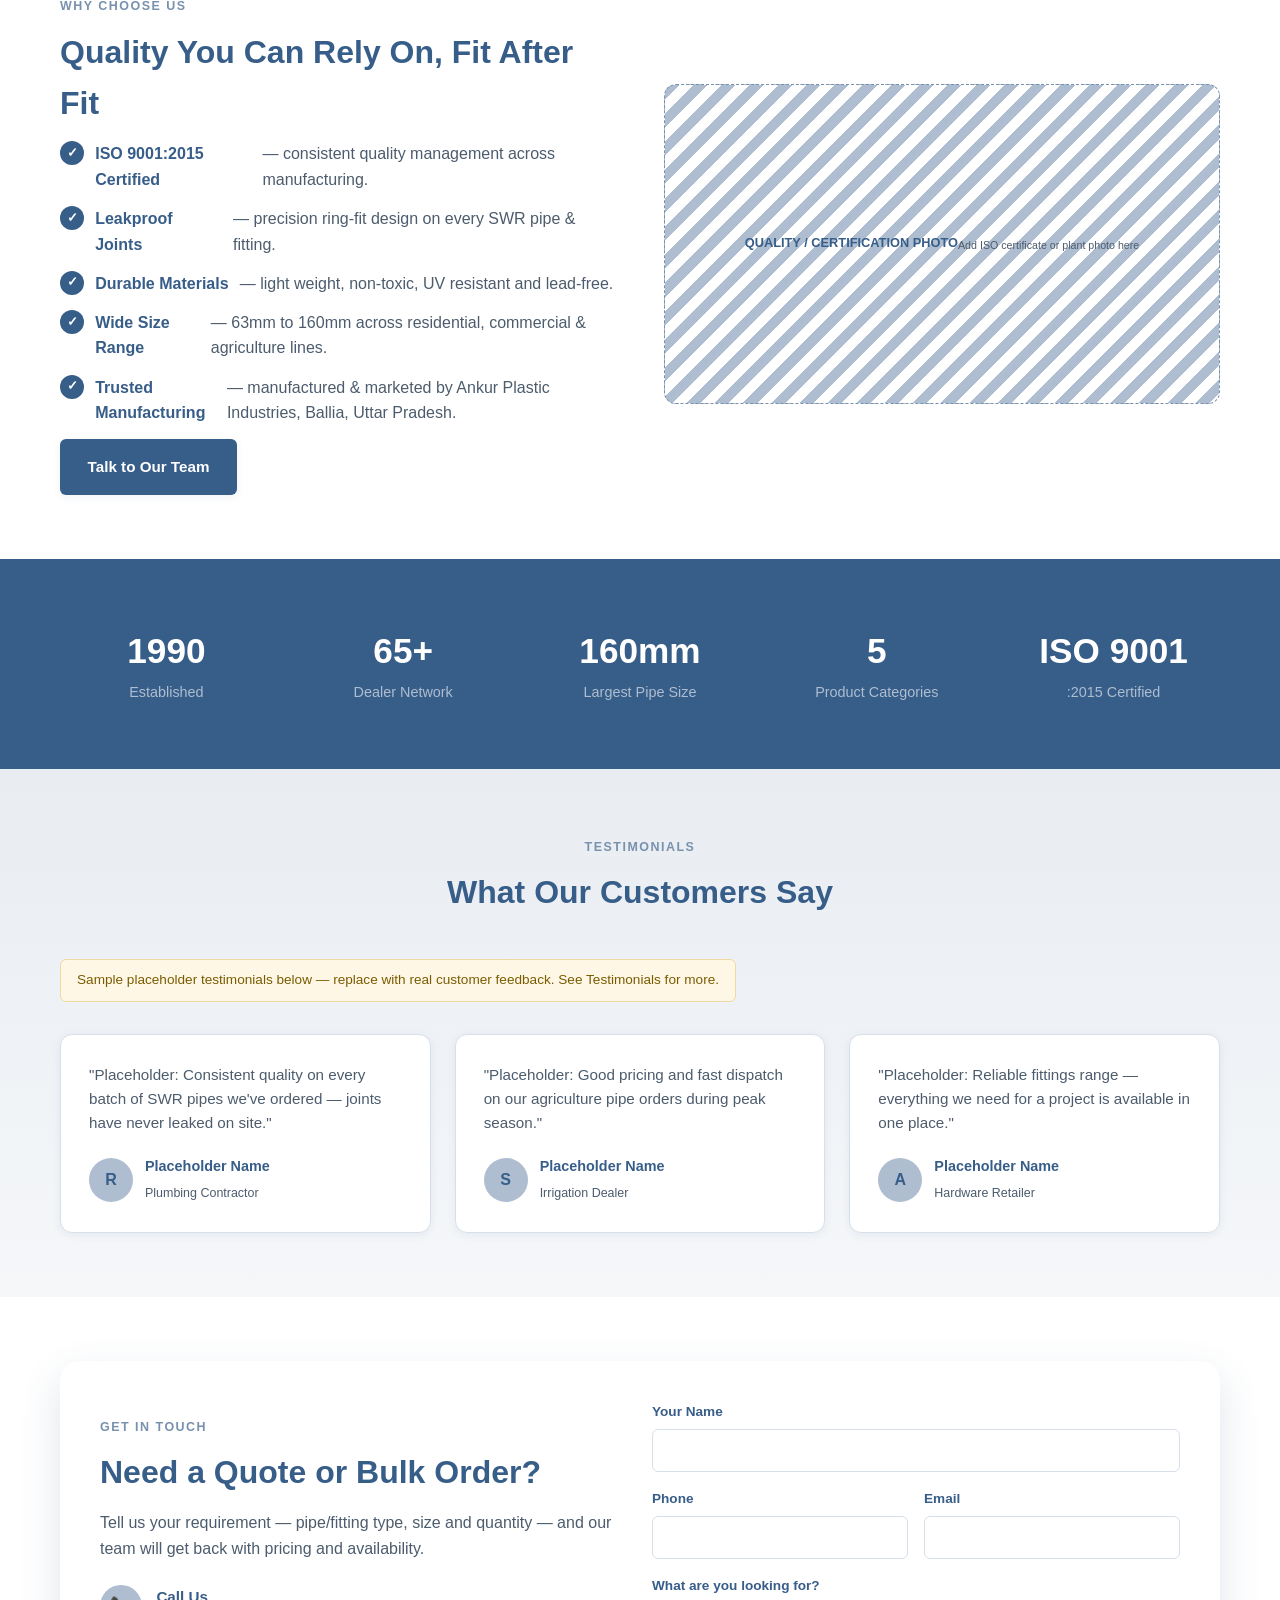
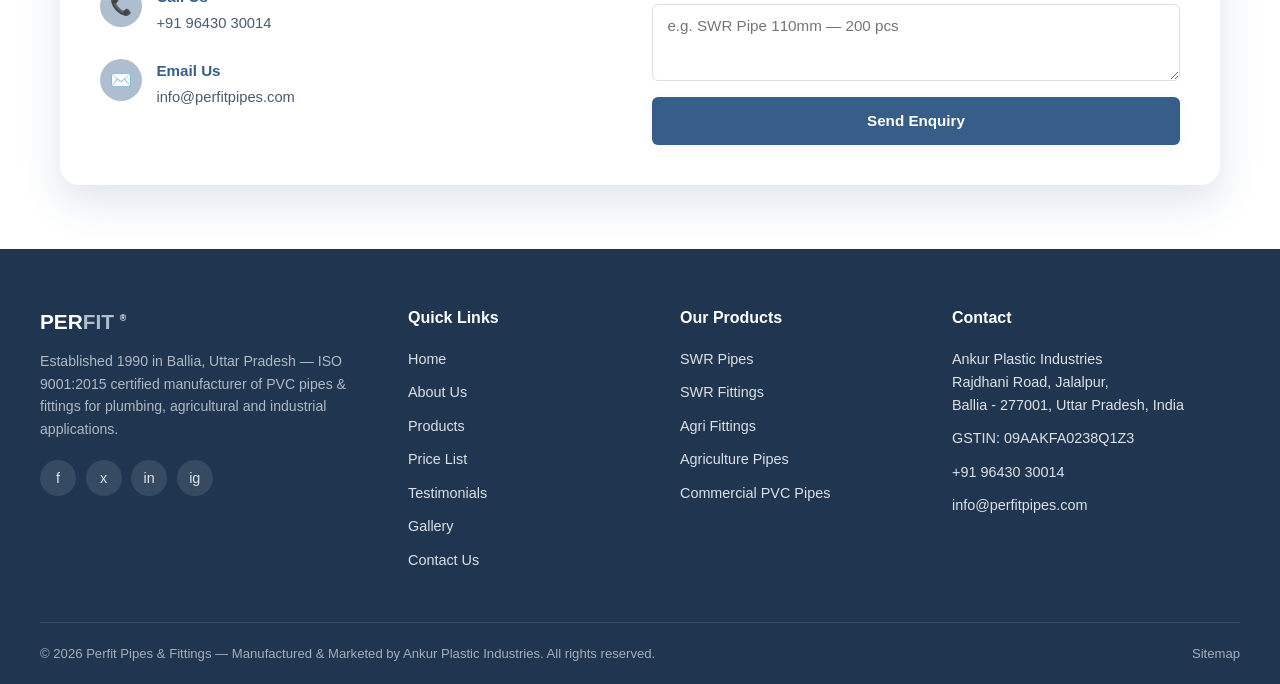
==== commit b3c642b8: "updated logo" ====
--- a/index.html
+++ b/index.html
@@ -23,11 +23,7 @@
   <div class="site-header">
     <div class="container">
       <a href="index.html" class="brand">
-        <div class="brand-mark">PF</div>
-        <div>
-          <div class="brand-word">PER<span>FIT</span><sup style="font-size:0.6rem;">&reg;</sup></div>
-          <div class="brand-tagline">Pipes &amp; Fittings</div>
-        </div>
+        <img src="images/logo.png" alt="Perfit Pipes & Fittings" class="brand-logo">
       </a>
       <button class="nav-toggle" aria-label="Toggle navigation" aria-expanded="false">
         <span></span><span></span><span></span>
--- a/css/style.css
+++ b/css/style.css
@@ -162,6 +162,7 @@
 }
 
 .brand { display: flex; align-items: center; gap: 0.65rem; }
+.brand-logo { height: 42px; width: auto; display: block; }
 .brand-mark {
   width: 46px;
   height: 46px;
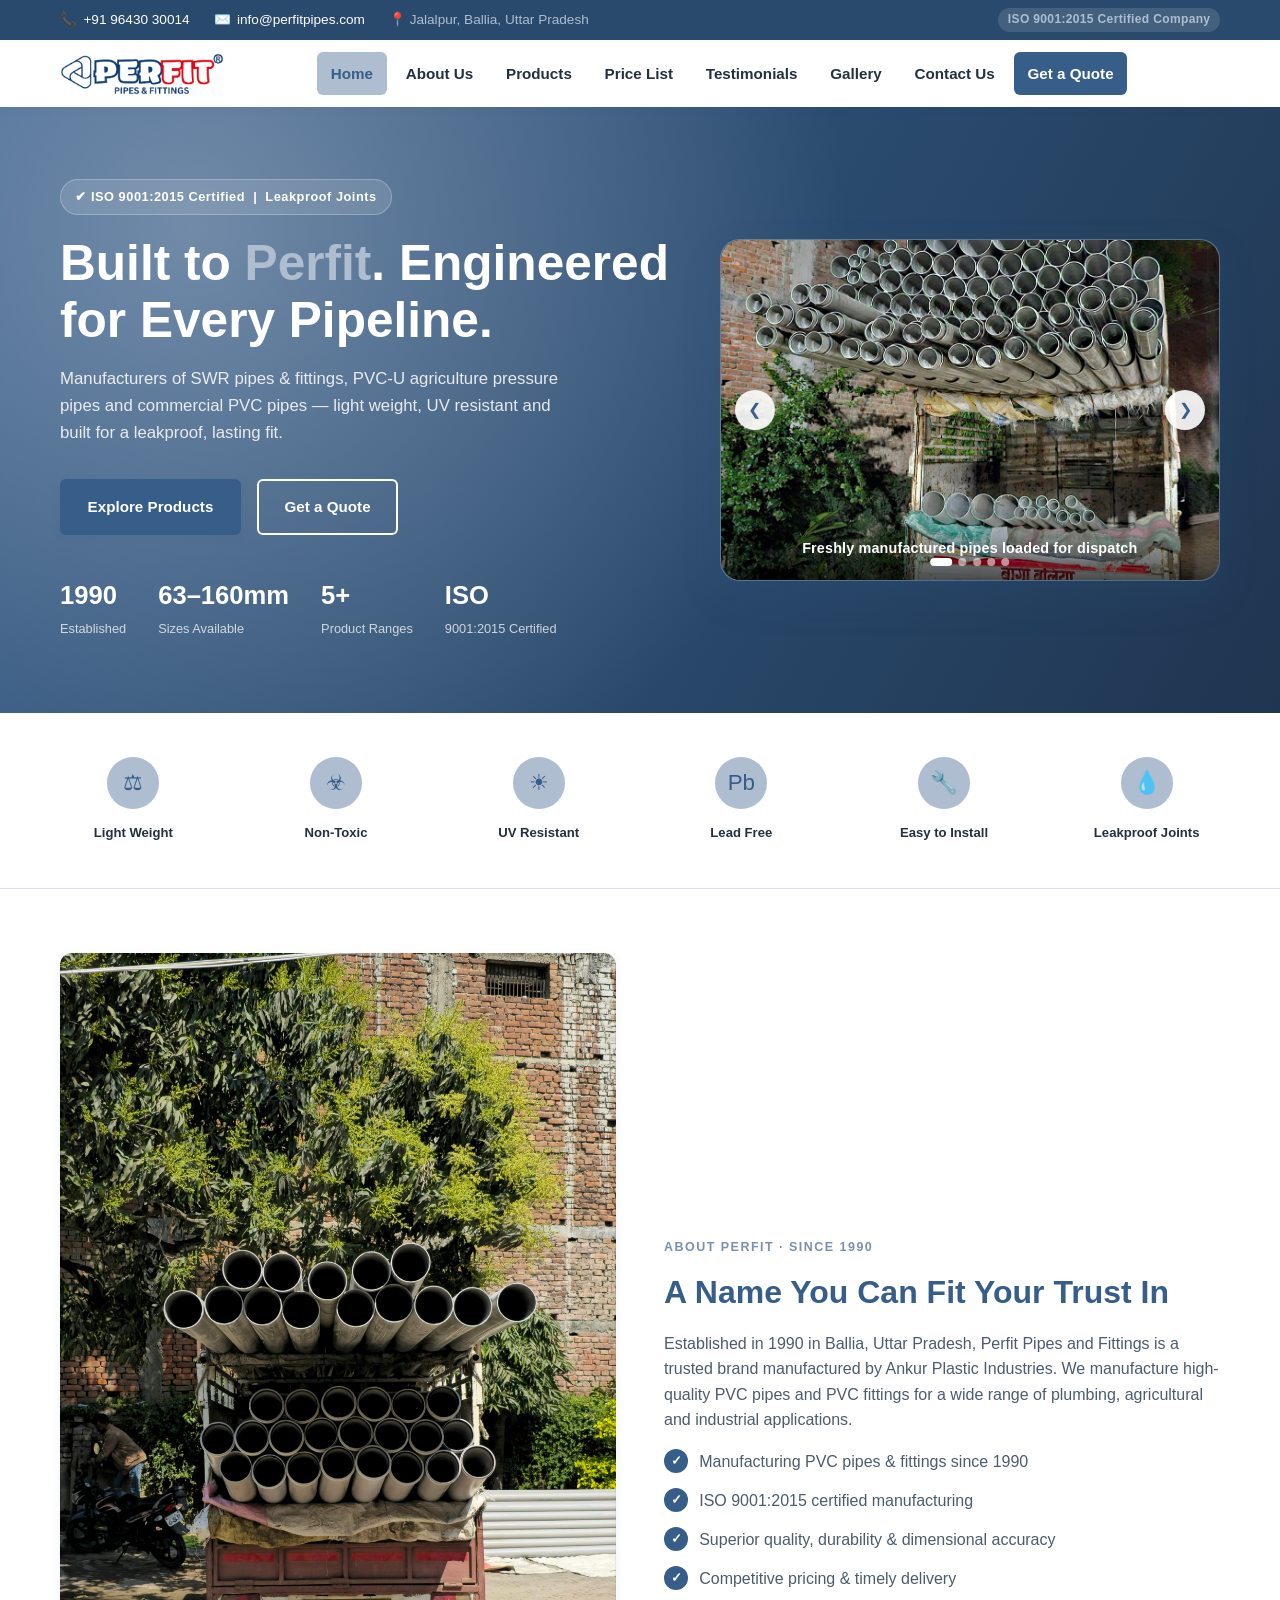
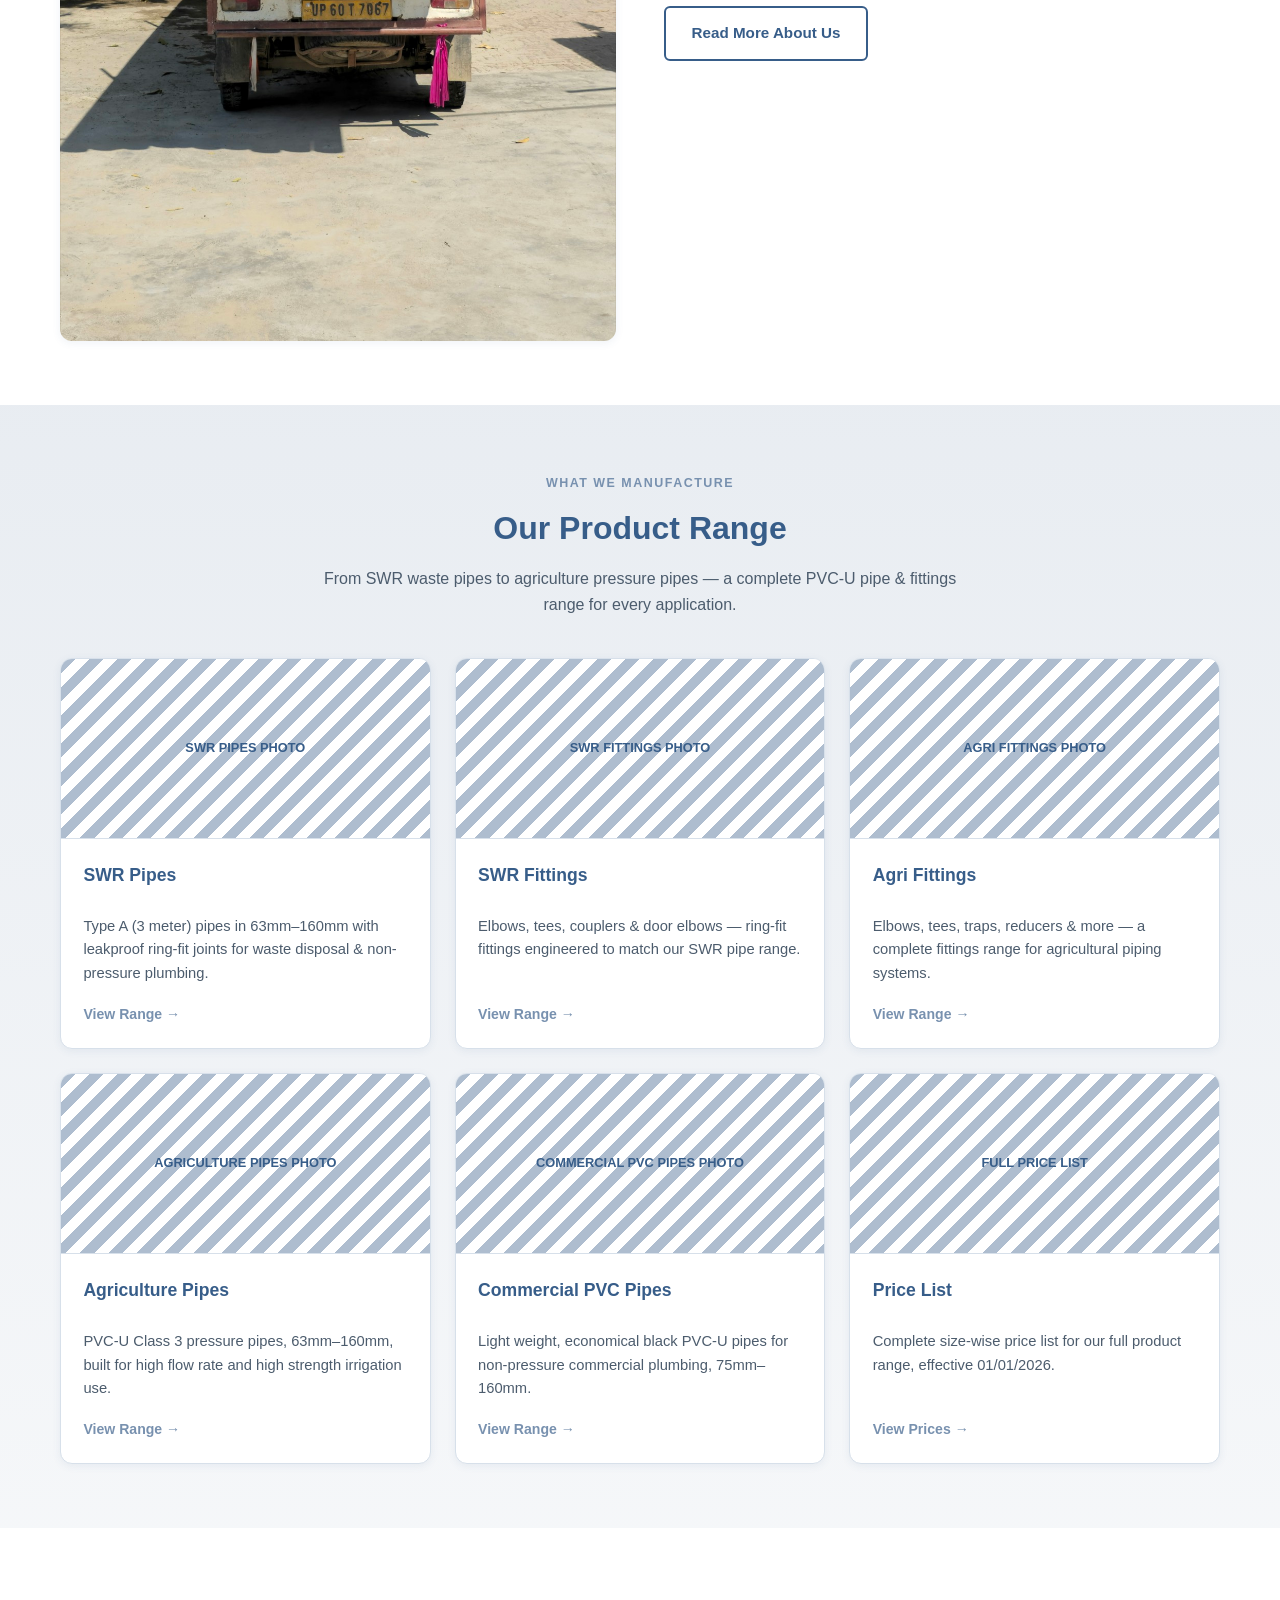
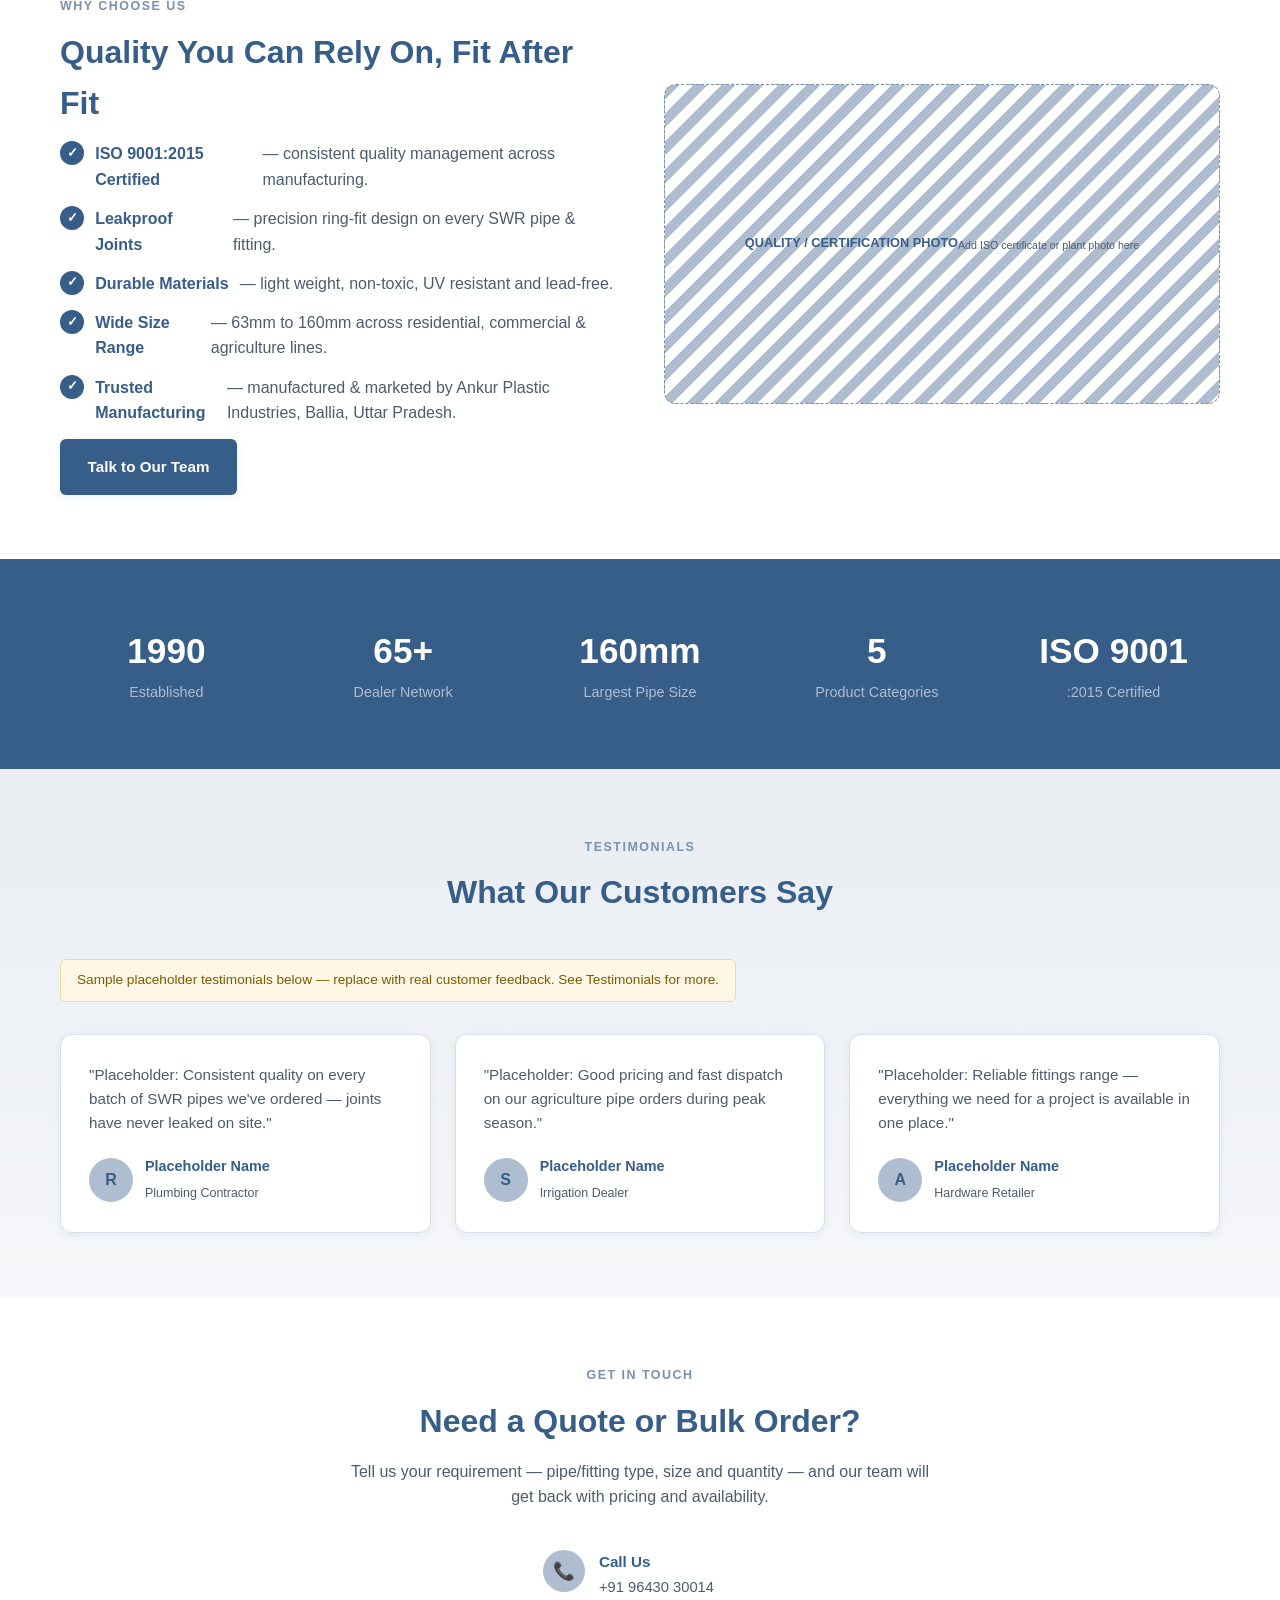
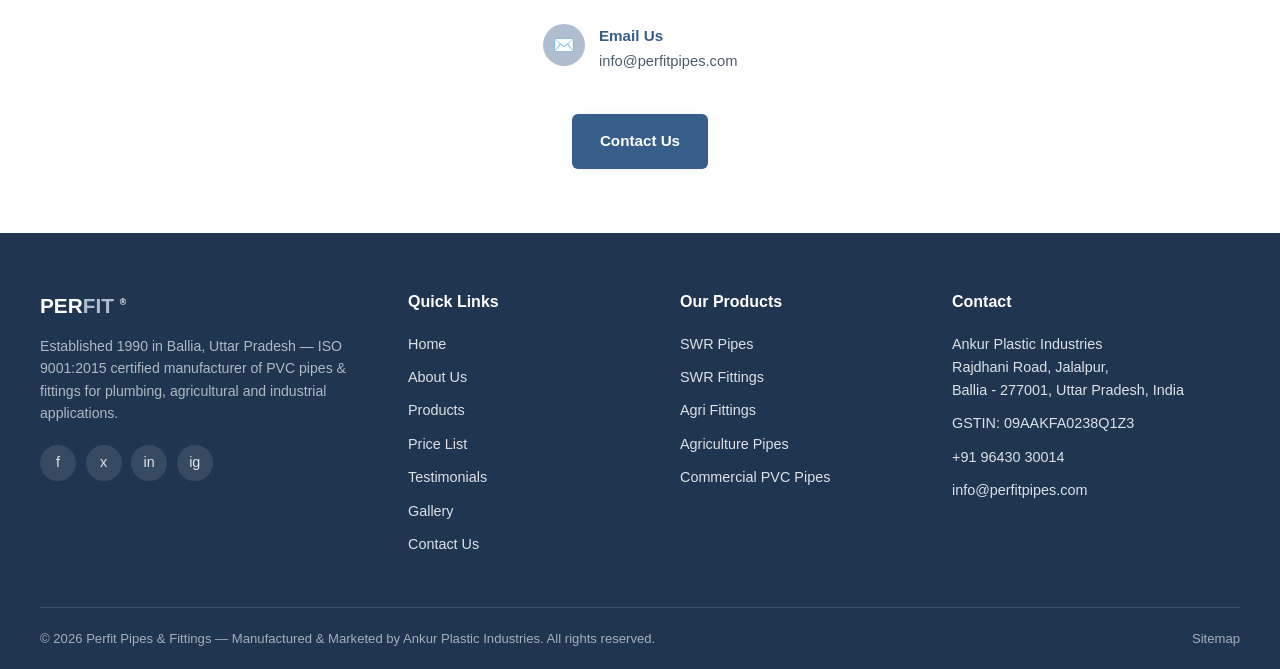
==== commit c29fb7b3: "removed forms" ====
--- a/index.html
+++ b/index.html
@@ -275,39 +275,16 @@
 
   <!-- ENQUIRY CTA -->
   <section class="section">
-    <div class="container">
-      <div class="enquiry-box grid grid-2" style="align-items:center;">
-        <div>
-          <div class="eyebrow">Get In Touch</div>
-          <h2 class="section-title mt-0">Need a Quote or Bulk Order?</h2>
-          <p style="color:var(--color-text-soft);">Tell us your requirement — pipe/fitting type, size and quantity — and our team will get back with pricing and availability.</p>
-          <ul class="contact-info-list" style="margin-top:1.5rem;">
-            <li><div class="contact-icon">📞</div><div><strong>Call Us</strong><a href="tel:+919643030014">+91 96430 30014</a></div></li>
-            <li><div class="contact-icon">✉️</div><div><strong>Email Us</strong><a href="mailto:info@perfitpipes.com">info@perfitpipes.com</a></div></li>
-          </ul>
-        </div>
-        <form data-enquiry-form>
-          <div class="form-field">
-            <label for="h-name">Your Name</label>
-            <input type="text" id="h-name" name="name" required>
-          </div>
-          <div class="form-grid">
-            <div class="form-field">
-              <label for="h-phone">Phone</label>
-              <input type="tel" id="h-phone" name="phone" required>
-            </div>
-            <div class="form-field">
-              <label for="h-email">Email</label>
-              <input type="email" id="h-email" name="email">
-            </div>
-          </div>
-          <div class="form-field">
-            <label for="h-req">What are you looking for?</label>
-            <textarea id="h-req" name="requirement" rows="3" placeholder="e.g. SWR Pipe 110mm — 200 pcs"></textarea>
-          </div>
-          <button type="submit" class="btn btn-primary btn-block">Send Enquiry</button>
-          <p class="form-status" style="display:none;font-size:0.85rem;color:var(--color-dark);margin-top:0.75rem;"></p>
-        </form>
+    <div class="container" style="max-width:640px;margin:0 auto;text-align:center;">
+      <div class="eyebrow">Get In Touch</div>
+      <h2 class="section-title">Need a Quote or Bulk Order?</h2>
+      <p style="color:var(--color-text-soft);">Tell us your requirement — pipe/fitting type, size and quantity — and our team will get back with pricing and availability.</p>
+      <ul class="contact-info-list" style="margin-top:1.5rem;text-align:left;display:inline-block;">
+        <li><div class="contact-icon">📞</div><div><strong>Call Us</strong><a href="tel:+919643030014">+91 96430 30014</a></div></li>
+        <li><div class="contact-icon">✉️</div><div><strong>Email Us</strong><a href="mailto:info@perfitpipes.com">info@perfitpipes.com</a></div></li>
+      </ul>
+      <div style="margin-top:1rem;">
+        <a href="contact.html" class="btn btn-primary">Contact Us</a>
       </div>
     </div>
   </section>
